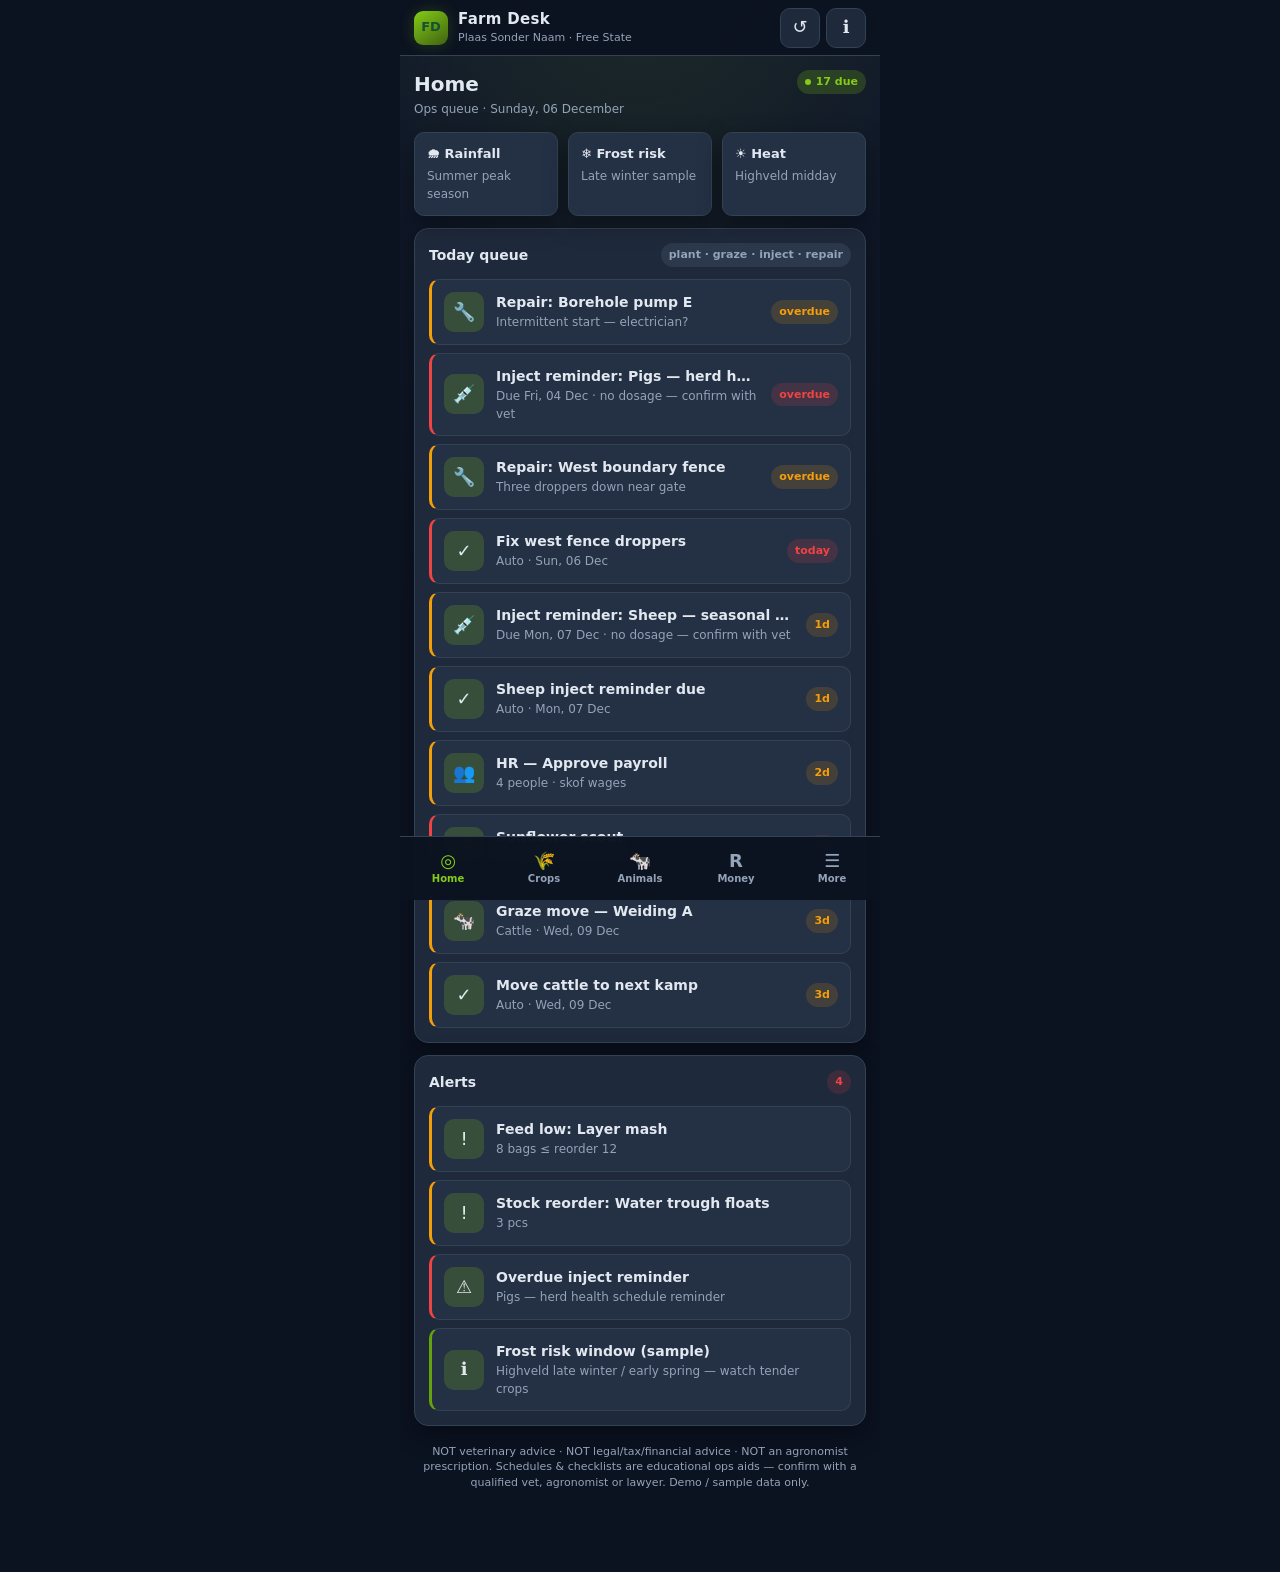
==== index.html @ 99c6ddc3 "Initial Farm Desk — SA Highveld farm ops demo Mobile-first static app mirroring Life Desk / Garage D" ====
<!DOCTYPE html>
<html lang="en">
<head>
  <meta charset="UTF-8" />
  <meta name="viewport" content="width=device-width, initial-scale=1, viewport-fit=cover" />
  <meta name="theme-color" content="#0b1220" />
  <meta name="description" content="Farm Desk — SA farm ops demo for Free State / Highveld. Sample data only. NOT veterinary, legal, tax, financial or agronomist advice." />
  <meta name="apple-mobile-web-app-capable" content="yes" />
  <meta name="apple-mobile-web-app-status-bar-style" content="black-translucent" />
  <title>Farm Desk · Plaas ops</title>
  <link rel="stylesheet" href="styles.css" />
  <link rel="icon" href="data:image/svg+xml,%3Csvg xmlns='http://www.w3.org/2000/svg' viewBox='0 0 32 32'%3E%3Crect width='32' height='32' rx='8' fill='%2384cc16'/%3E%3Ctext x='16' y='22' text-anchor='middle' font-size='14' font-family='sans-serif' font-weight='800' fill='%2314532d'%3EFD%3C/text%3E%3C/svg%3E" />
</head>
<body>
  <div class="app" id="app">
    <header class="header">
      <div class="brand">
        <div class="brand-mark" aria-hidden="true">FD</div>
        <div class="brand-text">
          <h1>Farm Desk</h1>
          <p>Plaas Sonder Naam · Free State</p>
        </div>
      </div>
      <div class="header-actions">
        <button type="button" class="icon-btn" id="btn-reset" title="Reset demo" aria-label="Reset demo">↺</button>
        <button type="button" class="icon-btn" id="btn-info" title="About" aria-label="About">ℹ</button>
      </div>
    </header>

    <main class="main" id="main">
      <!-- HOME / DASHBOARD -->
      <section class="view active" id="view-home" data-view="home">
        <div class="view-title">
          <div>
            <h2>Home</h2>
            <p class="sub">Ops queue · <span id="today-date"></span></p>
          </div>
          <span class="badge teal" id="today-count"><span class="dot"></span> 0 due</span>
        </div>

        <div class="grid grid-3 mb-12" id="weather-snap"></div>

        <div class="card mb-12">
          <div class="card-head">
            <h3>Today queue</h3>
            <span class="badge muted">plant · graze · inject · repair</span>
          </div>
          <div class="list" id="today-queue"></div>
        </div>

        <div class="card mb-12">
          <div class="card-head"><h3>Alerts</h3><span class="badge warn" id="alerts-badge">—</span></div>
          <div class="list" id="alerts-list"></div>
        </div>

        <p class="disclaimer">NOT veterinary advice · NOT legal/tax/financial advice · NOT an agronomist prescription. Schedules &amp; checklists are educational ops aids — confirm with a qualified vet, agronomist or lawyer. Demo / sample data only.</p>
      </section>

      <!-- CROPS -->
      <section class="view" id="view-crops" data-view="crops">
        <div class="view-title">
          <div>
            <h2>Crops</h2>
            <p class="sub">Kampe · plant windows · soil logs</p>
          </div>
        </div>

        <div class="tabs" id="crops-tabs">
          <button type="button" class="tab active" data-ctab="fields">Kampe</button>
          <button type="button" class="tab" data-ctab="planner">Planner</button>
          <button type="button" class="tab" data-ctab="fert">Fertilise</button>
          <button type="button" class="tab" data-ctab="soil">Soil logs</button>
        </div>

        <div id="crops-panel-fields">
          <div class="card mb-12">
            <div class="card-head"><h3>Fields / kampe</h3><span class="badge teal" id="fields-ha">—</span></div>
            <div class="list" id="fields-list"></div>
          </div>
        </div>

        <div id="crops-panel-planner" class="hidden">
          <div class="card mb-12">
            <div class="card-head"><h3>What · where · when</h3><span class="badge muted">sample</span></div>
            <div class="list" id="planner-list"></div>
          </div>
        </div>

        <div id="crops-panel-fert" class="hidden">
          <div class="card mb-12">
            <div class="card-head"><h3>Fertiliser timing reminders</h3><span class="badge warn">ops aid</span></div>
            <p style="font-size:12px;color:var(--muted);margin-bottom:10px">Reminders only — not a product prescription. Confirm rates with an agronomist.</p>
            <div class="list" id="fert-list"></div>
          </div>
        </div>

        <div id="crops-panel-soil" class="hidden">
          <div class="card mb-12">
            <div class="card-head"><h3>Add soil / moisture log</h3></div>
            <div class="form-row"><label>Kamp / field</label>
              <select id="soil-field"></select>
            </div>
            <div class="form-row"><label>Moisture note</label>
              <input type="text" id="soil-moisture" placeholder="e.g. Adequate after rain" />
            </div>
            <div class="form-row"><label>Quality / observation</label>
              <textarea id="soil-note" placeholder="User-entered observation…"></textarea>
            </div>
            <button type="button" class="btn btn-primary btn-block" id="btn-soil-log">Save soil log</button>
          </div>
          <div class="card">
            <div class="card-head"><h3>Recent soil logs</h3></div>
            <div class="list" id="soil-logs"></div>
          </div>
        </div>
        <p class="disclaimer">NOT an agronomist prescription · Demo sample data · Confirm fertiliser &amp; plant decisions with a qualified adviser.</p>
      </section>

      <!-- ANIMALS / LIVESTOCK -->
      <section class="view" id="view-animals" data-view="animals">
        <div class="view-title">
          <div>
            <h2>Animals</h2>
            <p class="sub">Vee · wild · grazing · inject reminders</p>
          </div>
        </div>

        <div class="tabs" id="animals-tabs">
          <button type="button" class="tab active" data-atab="herd">Herd</button>
          <button type="button" class="tab" data-atab="capacity">Capacity</button>
          <button type="button" class="tab" data-atab="graze">Graze</button>
          <button type="button" class="tab" data-atab="feed">Feed</button>
          <button type="button" class="tab" data-atab="inject">Inject</button>
        </div>

        <div id="animals-panel-herd">
          <div class="grid grid-2 mb-12" id="herd-kpis"></div>
          <div class="card mb-12">
            <div class="card-head"><h3>Headcounts by species</h3></div>
            <div class="list" id="herd-list"></div>
          </div>
        </div>

        <div id="animals-panel-capacity" class="hidden">
          <div class="card mb-12">
            <div class="card-head"><h3>Carrying capacity</h3><span class="badge muted">sample table</span></div>
            <p style="font-size:12px;color:var(--muted);margin-bottom:10px">Simple ha × stocking rate. Adjust rates to your veld — educational only.</p>
            <div class="form-row"><label>Grazing area (ha)</label>
              <input type="number" id="cap-ha" inputmode="decimal" step="0.1" />
            </div>
            <div class="form-row"><label>Species / rate basis</label>
              <select id="cap-species"></select>
            </div>
            <div class="form-row"><label>Stocking rate (LSU / ha) — editable</label>
              <input type="number" id="cap-rate" inputmode="decimal" step="0.01" />
            </div>
            <div class="calc-box">
              <div style="font-size:12px;color:var(--muted)">Estimated LSU capacity</div>
              <div class="calc-result" id="cap-result">—</div>
              <div style="font-size:12px;color:var(--muted);margin-top:6px" id="cap-compare"></div>
            </div>
            <button type="button" class="btn btn-ghost btn-block" id="btn-cap-save" style="margin-top:10px">Save rate to demo table</button>
          </div>
          <div class="card">
            <div class="card-head"><h3>Sample stocking rates</h3></div>
            <div class="list" id="rate-table"></div>
          </div>
        </div>

        <div id="animals-panel-graze" class="hidden">
          <div class="card mb-12">
            <div class="card-head"><h3>Grazing rotations</h3><span class="badge teal">kampe</span></div>
            <div class="list" id="graze-list"></div>
          </div>
        </div>

        <div id="animals-panel-feed" class="hidden">
          <div class="card mb-12">
            <div class="card-head"><h3>Feed &amp; supplies</h3></div>
            <div class="list" id="feed-list"></div>
          </div>
        </div>

        <div id="animals-panel-inject" class="hidden">
          <div class="card mb-12">
            <div class="card-head"><h3>Injection / vaccination reminders</h3><span class="badge danger">no dosages</span></div>
            <p style="font-size:12px;color:var(--muted);margin-bottom:10px">Due-date reminders only. You enter the product name when logging. <strong>NOT veterinary advice — no dosages or medical protocols.</strong></p>
            <div class="list" id="inject-list"></div>
          </div>
          <div class="card mb-12">
            <div class="card-head"><h3>Log dose given</h3></div>
            <div class="form-row"><label>Reminder</label>
              <select id="log-inject-id"></select>
            </div>
            <div class="form-row"><label>Product used (you enter)</label>
              <input type="text" id="log-inject-product" placeholder="e.g. brand / vaccine name" />
            </div>
            <div class="form-row"><label>Notes (optional)</label>
              <input type="text" id="log-inject-note" placeholder="Batch, animal group…" />
            </div>
            <button type="button" class="btn btn-primary btn-block" id="btn-log-inject">Mark given</button>
          </div>
          <div class="card">
            <div class="card-head"><h3>Treatment log</h3></div>
            <div class="list" id="treatment-log"></div>
          </div>
        </div>
        <p class="disclaimer">NOT veterinary advice · Reminder schedules are educational ops aids · Confirm all animal health decisions with a qualified veterinarian.</p>
      </section>

      <!-- MONEY -->
      <section class="view" id="view-money" data-view="money">
        <div class="view-title">
          <div>
            <h2>Money</h2>
            <p class="sub">Income · expense · cash (ZAR)</p>
          </div>
        </div>

        <div class="grid grid-2 mb-12">
          <div class="card kpi">
            <div class="stat-value green" id="money-in">R0</div>
            <div class="stat-label">Income (month)</div>
          </div>
          <div class="card kpi">
            <div class="stat-value amber" id="money-out">R0</div>
            <div class="stat-label">Expenses (month)</div>
          </div>
        </div>
        <div class="card kpi mb-12">
          <div class="stat-value teal" id="money-cash">R0</div>
          <div class="stat-label">Cash overview (demo)</div>
        </div>

        <div class="card mb-12">
          <div class="card-head"><h3>Income</h3></div>
          <div class="list" id="income-list"></div>
        </div>
        <div class="card mb-12">
          <div class="card-head"><h3>Expenses</h3></div>
          <div class="list" id="expense-list"></div>
        </div>
        <div class="card">
          <div class="card-head"><h3>Buying / planned purchases</h3></div>
          <div class="list" id="buying-list"></div>
        </div>
        <p class="disclaimer">NOT financial or tax advice · Demo ZAR figures only · Confirm with your bookkeeper / accountant.</p>
      </section>

      <!-- MORE hub -->
      <section class="view" id="view-more" data-view="more">
        <div class="view-title">
          <div>
            <h2>More</h2>
            <p class="sub">Weather · stock · infra · admin · HR</p>
          </div>
        </div>
        <div class="more-grid" id="more-grid"></div>
        <p class="disclaimer">Demo modules · Reset anytime from Settings or ↺</p>
      </section>

      <!-- WEATHER -->
      <section class="view" id="view-weather" data-view="weather">
        <button type="button" class="back-link" data-nav="more">← More</button>
        <div class="view-title">
          <div>
            <h2>Weather &amp; seasons</h2>
            <p class="sub">Highveld sample · not live API</p>
          </div>
        </div>
        <div class="card mb-12">
          <div class="card-head"><h3>Pattern cards</h3><span class="badge info">placeholder API</span></div>
          <div class="grid" id="weather-cards" style="gap:10px"></div>
          <p style="font-size:11px;color:var(--muted);margin-top:10px">Static sample for Free State / Highveld. Live weather API hook can replace this later.</p>
        </div>
        <div class="card">
          <div class="card-head"><h3>Seasonal calendar</h3><span class="badge teal">Highveld-style</span></div>
          <div id="season-calendar"></div>
        </div>
        <p class="disclaimer">Sample climate notes only · Not a forecast service · Confirm frost &amp; planting with local advisers.</p>
      </section>

      <!-- STOCK -->
      <section class="view" id="view-stock" data-view="stock">
        <button type="button" class="back-link" data-nav="more">← More</button>
        <div class="view-title">
          <div>
            <h2>Stock &amp; supplies</h2>
            <p class="sub">Inventory · reorder · purchases</p>
          </div>
        </div>
        <div class="card mb-12">
          <div class="card-head"><h3>Inventory</h3><span class="badge" id="stock-low-badge">—</span></div>
          <div class="list" id="stock-list"></div>
        </div>
        <div class="card">
          <div class="card-head"><h3>Purchase log</h3></div>
          <div class="list" id="purchase-list"></div>
        </div>
        <p class="disclaimer">Demo inventory · Not a procurement or chemical advisory tool.</p>
      </section>

      <!-- MONITORING -->
      <section class="view" id="view-monitor" data-view="monitor">
        <button type="button" class="back-link" data-nav="more">← More</button>
        <div class="view-title">
          <div>
            <h2>Monitoring</h2>
            <p class="sub">Health notes · photo stubs · tasks</p>
          </div>
        </div>
        <div class="card mb-12">
          <div class="card-head"><h3>Add health / field note</h3></div>
          <div class="form-row"><label>Area</label>
            <select id="mon-area">
              <option value="crop">Crop</option>
              <option value="livestock">Livestock</option>
              <option value="infra">Infrastructure</option>
            </select>
          </div>
          <div class="form-row"><label>Note</label>
            <textarea id="mon-note" placeholder="Observation…"></textarea>
          </div>
          <button type="button" class="btn btn-primary btn-block" id="btn-mon-add">Save note (+ photo stub)</button>
        </div>
        <div class="card mb-12">
          <div class="card-head"><h3>Notes</h3></div>
          <div class="list" id="mon-list"></div>
        </div>
        <div class="card">
          <div class="card-head"><h3>Tasks due</h3></div>
          <div class="list" id="mon-tasks"></div>
        </div>
        <p class="disclaimer">NOT veterinary or agronomist advice · User-entered notes only.</p>
      </section>

      <!-- INFRA / REPAIRS -->
      <section class="view" id="view-infra" data-view="infra">
        <button type="button" class="back-link" data-nav="more">← More</button>
        <div class="view-title">
          <div>
            <h2>Repairs &amp; infra</h2>
            <p class="sub">Fences · pumps · vehicles · sheds</p>
          </div>
        </div>
        <div class="card mb-12">
          <div class="card-head"><h3>Infrastructure register</h3></div>
          <div class="list" id="infra-list"></div>
        </div>
        <div class="card mb-12">
          <div class="card-head"><h3>Repair tickets</h3><span class="badge warn" id="repair-badge">—</span></div>
          <div class="list" id="repair-list"></div>
        </div>
        <div class="card">
          <div class="card-head"><h3>New repair ticket</h3></div>
          <div class="form-row"><label>Asset</label>
            <select id="repair-asset"></select>
          </div>
          <div class="form-row"><label>Issue</label>
            <input type="text" id="repair-issue" placeholder="e.g. Broken dropper on west fence" />
          </div>
          <button type="button" class="btn btn-primary btn-block" id="btn-repair-add">Open ticket</button>
        </div>
        <p class="disclaimer">Demo ops register · Confirm safety-critical work with qualified tradespeople.</p>
      </section>

      <!-- ADMIN -->
      <section class="view" id="view-admin" data-view="admin">
        <button type="button" class="back-link" data-nav="more">← More</button>
        <div class="view-title">
          <div>
            <h2>Admin &amp; budget</h2>
            <p class="sub">Cash sketch · buying · overview</p>
          </div>
        </div>
        <div class="grid grid-2 mb-12">
          <div class="card kpi">
            <div class="stat-value teal" id="admin-ha">—</div>
            <div class="stat-label">Total hectares</div>
          </div>
          <div class="card kpi">
            <div class="stat-value green" id="admin-head">—</div>
            <div class="stat-label">Total vee head</div>
          </div>
        </div>
        <div class="card mb-12">
          <div class="card-head"><h3>Budget snapshot (ZAR)</h3></div>
          <div id="admin-budget"></div>
        </div>
        <div class="card">
          <div class="card-head"><h3>Quick links</h3></div>
          <div class="btn-row">
            <button type="button" class="btn btn-ghost" data-nav="money">Money</button>
            <button type="button" class="btn btn-ghost" data-nav="stock">Stock</button>
          </div>
        </div>
        <p class="disclaimer">NOT tax or financial advice · Demo figures.</p>
      </section>

      <!-- CONTACTS -->
      <section class="view" id="view-contacts" data-view="contacts">
        <button type="button" class="back-link" data-nav="more">← More</button>
        <div class="view-title">
          <div>
            <h2>Contacts</h2>
            <p class="sub">Vets · suppliers · brokers · buyers</p>
          </div>
        </div>
        <div class="chip-row" id="contact-filters"></div>
        <div class="list" id="contacts-list"></div>
        <p class="disclaimer">Sample contacts only · Not endorsements.</p>
      </section>

      <!-- LEGAL -->
      <section class="view" id="view-legal" data-view="legal">
        <button type="button" class="back-link" data-nav="more">← More</button>
        <div class="view-title">
          <div>
            <h2>Legal</h2>
            <p class="sub">Licences · POPIA · checklist</p>
          </div>
        </div>
        <div class="card mb-12">
          <div class="card-head"><h3>Licence / permit renewals</h3><span class="badge warn">sample</span></div>
          <div class="list" id="legal-renewals"></div>
        </div>
        <div class="card mb-12">
          <div class="card-head"><h3>POPIA note</h3></div>
          <p style="font-size:13px;color:var(--text-dim)">Farm Desk demo stores sample ops data in your browser localStorage only. If you handle worker or buyer personal information in a real system, process it lawfully under POPIA — appoint an information officer where required, minimise data, and secure access. This note is educational, not legal advice.</p>
        </div>
        <div class="card">
          <div class="card-head"><h3>Compliance checklist</h3><span class="badge muted">not legal advice</span></div>
          <div id="legal-checklist"></div>
        </div>
        <p class="disclaimer">NOT legal advice · Confirm licences, labour and land-use compliance with a qualified attorney / authority.</p>
      </section>

      <!-- HR -->
      <section class="view" id="view-hr" data-view="hr">
        <button type="button" class="back-link" data-nav="more">← More</button>
        <div class="view-title">
          <div>
            <h2>HR &amp; people</h2>
            <p class="sub">Roster · skof · leave · payroll Approve</p>
          </div>
        </div>

        <div class="approve-card mb-12" id="payroll-approve">
          <h3>Approve payroll</h3>
          <p id="payroll-copy">Payslips prepared for next pay day. App prepared — you confirm pay.</p>
          <div class="btn-row">
            <button type="button" class="btn btn-ghost" id="btn-payroll-later">Later</button>
            <button type="button" class="btn btn-amber" id="btn-payroll-approve">Approve pay</button>
          </div>
        </div>

        <div class="card mb-12">
          <div class="card-head"><h3>Roster / roles</h3><span class="badge teal" id="hr-count">0</span></div>
          <div class="list" id="hr-list"></div>
        </div>

        <div class="card mb-12">
          <div class="card-head"><h3>Time clock / skof</h3></div>
          <div class="list" id="skof-list"></div>
          <div class="btn-row">
            <button type="button" class="btn btn-primary" id="btn-clock-in">Clock in</button>
            <button type="button" class="btn btn-ghost" id="btn-clock-out">Clock out</button>
          </div>
        </div>

        <div class="card">
          <div class="card-head"><h3>Leave</h3></div>
          <div class="list" id="leave-list"></div>
        </div>
        <p class="disclaimer">NOT labour / DoEL advice · Demo roster · Confirm BCEA/UIF with qualified advisers.</p>
      </section>

      <!-- TODO -->
      <section class="view" id="view-todo" data-view="todo">
        <button type="button" class="back-link" data-nav="more">← More</button>
        <div class="view-title">
          <div>
            <h2>To-do</h2>
            <p class="sub">Farm-wide auto + manual</p>
          </div>
        </div>
        <div class="card mb-12">
          <div class="card-head"><h3>Add task</h3></div>
          <div class="form-row"><label>Task</label>
            <input type="text" id="todo-text" placeholder="e.g. Check windpomp at dam" />
          </div>
          <button type="button" class="btn btn-primary btn-block" id="btn-todo-add">Add task</button>
        </div>
        <div class="card">
          <div class="card-head"><h3>All tasks</h3><span class="badge" id="todo-badge">—</span></div>
          <div class="list" id="todo-list"></div>
        </div>
        <p class="disclaimer">Ops checklist only · Demo data.</p>
      </section>

      <!-- SETTINGS -->
      <section class="view" id="view-settings" data-view="settings">
        <button type="button" class="back-link" data-nav="more">← More</button>
        <div class="view-title">
          <div>
            <h2>Settings</h2>
            <p class="sub">Demo · localStorage</p>
          </div>
        </div>
        <div class="card mb-12">
          <div class="card-head"><h3>Farm</h3></div>
          <p style="font-size:13px" id="settings-farm"></p>
        </div>
        <div class="card">
          <div class="card-head"><h3>Demo</h3></div>
          <button type="button" class="btn btn-danger btn-block" id="btn-reset-2">Reset all demo data</button>
        </div>
        <p class="disclaimer">All data stays in this browser’s localStorage · Faceless SA ZAR demo.</p>
      </section>
    </main>

    <nav class="nav" id="bottom-nav" aria-label="Primary">
      <button type="button" class="active" data-nav="home"><span class="nav-ico" aria-hidden="true">◎</span>Home</button>
      <button type="button" data-nav="crops"><span class="nav-ico" aria-hidden="true">🌾</span>Crops</button>
      <button type="button" data-nav="animals"><span class="nav-ico" aria-hidden="true">🐄</span>Animals</button>
      <button type="button" data-nav="money"><span class="nav-ico" aria-hidden="true">R</span>Money</button>
      <button type="button" data-nav="more"><span class="nav-ico" aria-hidden="true">☰</span>More</button>
    </nav>
  </div>

  <div class="toast" id="toast" role="status"></div>

  <div class="modal-backdrop" id="modal" aria-hidden="true">
    <div class="modal" role="dialog" aria-modal="true" aria-labelledby="modal-title">
      <h3 id="modal-title">About</h3>
      <div id="modal-body"></div>
      <button type="button" class="btn btn-primary btn-block" id="modal-close" style="margin-top:12px">Close</button>
    </div>
  </div>

  <script src="app.js"></script>
</body>
</html>
---- styles.css ----
/* Farm Desk — Mobile-first farm ops
   Dark navy + verdant/harvest green — same quality bar as Life Desk / Garage Desk */

:root {
  --navy: #0b1220;
  --navy-2: #121a2b;
  --charcoal: #1a2336;
  --panel: #1e293b;
  --panel-2: #243044;
  --border: #334155;
  --muted: #94a3b8;
  --text: #e2e8f0;
  --text-dim: #cbd5e1;
  --accent: #65a30d;
  --accent-bright: #84cc16;
  --accent-dim: #3f6212;
  --accent-glow: rgba(132, 204, 22, 0.2);
  --amber: #f59e0b;
  --amber-dim: rgba(245, 158, 11, 0.15);
  --green: #22c55e;
  --green-dim: rgba(34, 197, 94, 0.15);
  --red: #ef4444;
  --red-dim: rgba(239, 68, 68, 0.15);
  --blue: #38bdf8;
  --blue-dim: rgba(56, 189, 248, 0.12);
  --violet: #a78bfa;
  --violet-dim: rgba(167, 139, 250, 0.15);
  --earth: #d97706;
  --earth-dim: rgba(217, 119, 6, 0.15);
  --radius: 14px;
  --radius-sm: 10px;
  --shadow: 0 8px 24px rgba(0, 0, 0, 0.35);
  --nav-h: 64px;
  --header-h: 56px;
  --safe-bottom: env(safe-area-inset-bottom, 0px);
  --font: "Segoe UI", system-ui, -apple-system, BlinkMacSystemFont, Roboto, sans-serif;
}

*, *::before, *::after { box-sizing: border-box; margin: 0; padding: 0; }

html {
  -webkit-text-size-adjust: 100%;
  scroll-behavior: smooth;
}

body {
  font-family: var(--font);
  background: var(--navy);
  color: var(--text);
  line-height: 1.45;
  min-height: 100dvh;
  overflow-x: hidden;
  -webkit-font-smoothing: antialiased;
}

button, input, select, textarea { font: inherit; color: inherit; }
button { cursor: pointer; border: none; background: none; }
a { color: var(--accent-bright); text-decoration: none; }
ul, ol { list-style: none; }

.app {
  max-width: 480px;
  margin: 0 auto;
  min-height: 100dvh;
  display: flex;
  flex-direction: column;
  background:
    radial-gradient(ellipse 120% 60% at 50% -10%, rgba(132, 204, 22, 0.12), transparent 55%),
    linear-gradient(180deg, var(--navy-2) 0%, var(--navy) 40%);
  position: relative;
}

.header {
  position: sticky;
  top: 0;
  z-index: 40;
  height: var(--header-h);
  display: flex;
  align-items: center;
  justify-content: space-between;
  gap: 10px;
  padding: 0 14px;
  background: rgba(11, 18, 32, 0.92);
  backdrop-filter: blur(12px);
  border-bottom: 1px solid var(--border);
}

.brand { display: flex; align-items: center; gap: 10px; min-width: 0; }

.brand-mark {
  width: 34px;
  height: 34px;
  border-radius: 9px;
  background: linear-gradient(145deg, var(--accent-bright), var(--accent-dim));
  display: grid;
  place-items: center;
  font-weight: 800;
  color: #14532d;
  font-size: 13px;
  flex-shrink: 0;
  box-shadow: 0 0 16px var(--accent-glow);
}

.brand-text { min-width: 0; }
.brand-text h1 {
  font-size: 15px;
  font-weight: 700;
  letter-spacing: 0.02em;
  white-space: nowrap;
  overflow: hidden;
  text-overflow: ellipsis;
}
.brand-text p {
  font-size: 11px;
  color: var(--muted);
  white-space: nowrap;
  overflow: hidden;
  text-overflow: ellipsis;
}

.header-actions { display: flex; gap: 6px; }

.icon-btn {
  width: 40px;
  height: 40px;
  border-radius: 10px;
  background: var(--panel);
  border: 1px solid var(--border);
  color: var(--text);
  font-size: 18px;
  display: grid;
  place-items: center;
  transition: background 0.15s;
}
.icon-btn:active { background: var(--panel-2); }

.main {
  flex: 1;
  padding: 14px 14px calc(var(--nav-h) + var(--safe-bottom) + 18px);
  overflow-y: auto;
}

.view { display: none; }
.view.active { display: block; animation: fadeIn 0.2s ease; }

@keyframes fadeIn {
  from { opacity: 0; transform: translateY(4px); }
  to { opacity: 1; transform: none; }
}

.view-title {
  display: flex;
  align-items: flex-start;
  justify-content: space-between;
  gap: 10px;
  margin-bottom: 14px;
}
.view-title h2 { font-size: 20px; font-weight: 700; }
.view-title .sub { font-size: 12px; color: var(--muted); margin-top: 2px; }

.card {
  background: var(--panel);
  border: 1px solid var(--border);
  border-radius: var(--radius);
  padding: 14px;
  box-shadow: var(--shadow);
}
.card.mb-12, .mb-12 { margin-bottom: 12px; }
.card.mb-8, .mb-8 { margin-bottom: 8px; }

.card-head {
  display: flex;
  align-items: center;
  justify-content: space-between;
  gap: 8px;
  margin-bottom: 12px;
}
.card-head h3 { font-size: 14px; font-weight: 650; }

.grid { display: grid; gap: 10px; }
.grid-2 { grid-template-columns: 1fr 1fr; }
.grid-3 { grid-template-columns: 1fr 1fr 1fr; }

.kpi .stat-value {
  font-size: 22px;
  font-weight: 750;
  letter-spacing: -0.02em;
}
.kpi .stat-value.green { color: var(--green); }
.kpi .stat-value.amber { color: var(--amber); }
.kpi .stat-value.red { color: var(--red); }
.kpi .stat-value.teal { color: var(--accent-bright); }
.kpi .stat-label { font-size: 11px; color: var(--muted); margin-top: 4px; }

.badge {
  display: inline-flex;
  align-items: center;
  gap: 5px;
  font-size: 11px;
  font-weight: 650;
  padding: 4px 8px;
  border-radius: 999px;
  background: var(--panel-2);
  color: var(--text-dim);
  white-space: nowrap;
}
.badge .dot {
  width: 6px; height: 6px; border-radius: 50%;
  background: currentColor;
}
.badge.ok { background: var(--green-dim); color: var(--green); }
.badge.warn { background: var(--amber-dim); color: var(--amber); }
.badge.danger { background: var(--red-dim); color: var(--red); }
.badge.info { background: var(--blue-dim); color: var(--blue); }
.badge.teal { background: var(--accent-glow); color: var(--accent-bright); }
.badge.muted { background: rgba(148, 163, 184, 0.12); color: var(--muted); }
.badge.violet { background: var(--violet-dim); color: var(--violet); }
.badge.earth { background: var(--earth-dim); color: var(--earth); }

.list { display: flex; flex-direction: column; gap: 8px; }

.row {
  display: flex;
  align-items: center;
  gap: 12px;
  padding: 12px;
  background: var(--panel-2);
  border: 1px solid var(--border);
  border-radius: var(--radius-sm);
  min-height: 56px;
}
.row.done { opacity: 0.55; }
.row .row-icon {
  width: 40px; height: 40px;
  border-radius: 10px;
  display: grid; place-items: center;
  font-size: 18px;
  flex-shrink: 0;
  background: var(--accent-glow);
}
.row .row-body { flex: 1; min-width: 0; }
.row .row-title {
  font-size: 14px; font-weight: 650;
  white-space: nowrap; overflow: hidden; text-overflow: ellipsis;
}
.row .row-meta { font-size: 12px; color: var(--muted); margin-top: 2px; }
.row .row-right {
  display: flex; flex-direction: column; align-items: flex-end; gap: 4px; flex-shrink: 0;
}
.row .amount { font-size: 14px; font-weight: 700; }

.sev-red { border-left: 3px solid var(--red); }
.sev-amber { border-left: 3px solid var(--amber); }
.sev-green { border-left: 3px solid var(--green); }
.sev-teal { border-left: 3px solid var(--accent); }

.btn {
  display: inline-flex;
  align-items: center;
  justify-content: center;
  gap: 6px;
  min-height: 44px;
  padding: 10px 16px;
  border-radius: var(--radius-sm);
  font-weight: 650;
  font-size: 14px;
  border: 1px solid transparent;
  transition: transform 0.1s, background 0.15s;
}
.btn:active { transform: scale(0.98); }
.btn-primary {
  background: linear-gradient(145deg, var(--accent-bright), var(--accent-dim));
  color: #14532d;
}
.btn-amber {
  background: linear-gradient(145deg, #fbbf24, #b45309);
  color: #111;
}
.btn-ghost {
  background: var(--panel-2);
  border-color: var(--border);
  color: var(--text);
}
.btn-danger {
  background: var(--red-dim);
  color: var(--red);
  border-color: rgba(239, 68, 68, 0.35);
}
.btn-sm { min-height: 36px; padding: 6px 12px; font-size: 13px; }
.btn-block { width: 100%; }

.btn-row { display: flex; gap: 8px; margin-top: 10px; }
.btn-row .btn { flex: 1; }

.form-row { margin-bottom: 10px; }
.form-row label {
  display: block; font-size: 12px; color: var(--muted); margin-bottom: 4px;
}
.form-row input, .form-row select, .form-row textarea {
  width: 100%;
  min-height: 44px;
  padding: 10px 12px;
  background: var(--navy);
  border: 1px solid var(--border);
  border-radius: var(--radius-sm);
}
.form-row textarea { min-height: 72px; resize: vertical; }

.tabs {
  display: flex;
  gap: 6px;
  margin-bottom: 12px;
  overflow-x: auto;
  -webkit-overflow-scrolling: touch;
  padding-bottom: 2px;
}
.tab {
  flex-shrink: 0;
  padding: 8px 14px;
  border-radius: 999px;
  background: var(--panel-2);
  border: 1px solid var(--border);
  font-size: 12px;
  font-weight: 650;
  color: var(--muted);
  min-height: 36px;
}
.tab.active {
  background: var(--accent-glow);
  border-color: var(--accent);
  color: var(--accent-bright);
}

.chip-row { display: flex; flex-wrap: wrap; gap: 6px; margin-bottom: 10px; }
.chip {
  padding: 6px 10px;
  border-radius: 999px;
  background: var(--panel-2);
  border: 1px solid var(--border);
  font-size: 11px;
  font-weight: 600;
  color: var(--text-dim);
}

.weather-card {
  background: var(--panel-2);
  border: 1px solid var(--border);
  border-radius: var(--radius-sm);
  padding: 12px;
}
.weather-card .w-title { font-size: 13px; font-weight: 700; margin-bottom: 4px; }
.weather-card .w-meta { font-size: 12px; color: var(--muted); }

.season-row {
  display: grid;
  grid-template-columns: 72px 1fr;
  gap: 10px;
  padding: 10px 0;
  border-bottom: 1px solid var(--border);
  align-items: start;
}
.season-row:last-child { border-bottom: none; }
.season-row .s-month {
  font-size: 12px;
  font-weight: 700;
  color: var(--accent-bright);
}
.season-row .s-body { font-size: 13px; }
.season-row .s-note { font-size: 11px; color: var(--muted); margin-top: 2px; }

.calc-box {
  background: var(--navy);
  border: 1px solid var(--border);
  border-radius: var(--radius-sm);
  padding: 12px;
  margin-top: 8px;
}
.calc-result {
  font-size: 20px;
  font-weight: 800;
  color: var(--accent-bright);
  margin-top: 8px;
}

.approve-card {
  background: linear-gradient(145deg, rgba(245, 158, 11, 0.12), rgba(132, 204, 22, 0.08));
  border: 1px solid rgba(245, 158, 11, 0.4);
  border-radius: var(--radius);
  padding: 14px;
}
.approve-card h3 { font-size: 15px; margin-bottom: 4px; }
.approve-card p { font-size: 13px; color: var(--text-dim); margin-bottom: 12px; }

.more-grid { display: grid; gap: 10px; }
.more-item {
  display: flex;
  align-items: center;
  gap: 14px;
  padding: 16px 14px;
  background: var(--panel);
  border: 1px solid var(--border);
  border-radius: var(--radius);
  min-height: 64px;
  text-align: left;
  width: 100%;
  transition: background 0.15s;
}
.more-item:active { background: var(--panel-2); }
.more-item .mi-icon {
  width: 44px; height: 44px;
  border-radius: 12px;
  display: grid; place-items: center;
  font-size: 20px;
  background: var(--accent-glow);
  flex-shrink: 0;
}
.more-item .mi-body { flex: 1; }
.more-item .mi-title { font-size: 15px; font-weight: 700; }
.more-item .mi-meta { font-size: 12px; color: var(--muted); margin-top: 2px; }
.more-item .mi-chevron { color: var(--muted); font-size: 18px; }

.progress {
  height: 8px;
  background: var(--navy);
  border-radius: 999px;
  overflow: hidden;
  margin-top: 8px;
}
.progress > span {
  display: block; height: 100%;
  background: linear-gradient(90deg, var(--accent-dim), var(--accent-bright));
  border-radius: 999px;
}

.check-item {
  display: flex;
  align-items: flex-start;
  gap: 10px;
  padding: 10px 0;
  border-bottom: 1px solid var(--border);
  font-size: 13px;
}
.check-item:last-child { border-bottom: none; }
.check-item input { margin-top: 3px; width: 18px; height: 18px; accent-color: var(--accent); }

.nav {
  position: fixed;
  bottom: 0;
  left: 50%;
  transform: translateX(-50%);
  width: 100%;
  max-width: 480px;
  height: calc(var(--nav-h) + var(--safe-bottom));
  padding-bottom: var(--safe-bottom);
  display: flex;
  background: rgba(11, 18, 32, 0.96);
  backdrop-filter: blur(14px);
  border-top: 1px solid var(--border);
  z-index: 50;
}
.nav button {
  flex: 1;
  display: flex;
  flex-direction: column;
  align-items: center;
  justify-content: center;
  gap: 2px;
  color: var(--muted);
  font-size: 10px;
  font-weight: 600;
  padding: 8px 4px;
  min-height: var(--nav-h);
}
.nav button .nav-ico { font-size: 18px; line-height: 1; }
.nav button.active { color: var(--accent-bright); }

.modal-backdrop {
  position: fixed; inset: 0;
  background: rgba(0, 0, 0, 0.65);
  z-index: 80;
  display: none;
  align-items: flex-end;
  justify-content: center;
}
.modal-backdrop.open { display: flex; }
.modal {
  width: 100%;
  max-width: 480px;
  background: var(--charcoal);
  border-radius: 18px 18px 0 0;
  padding: 18px 16px calc(18px + var(--safe-bottom));
  border: 1px solid var(--border);
  border-bottom: none;
  max-height: 85dvh;
  overflow-y: auto;
}
.modal h3 { font-size: 17px; margin-bottom: 8px; }
.modal p { font-size: 13px; color: var(--text-dim); margin-bottom: 14px; }

.toast {
  position: fixed;
  left: 50%;
  bottom: calc(var(--nav-h) + var(--safe-bottom) + 16px);
  transform: translateX(-50%) translateY(20px);
  background: var(--panel-2);
  border: 1px solid var(--border);
  color: var(--text);
  padding: 10px 16px;
  border-radius: 999px;
  font-size: 13px;
  font-weight: 600;
  z-index: 90;
  opacity: 0;
  pointer-events: none;
  transition: 0.25s;
  white-space: nowrap;
  max-width: 90vw;
  overflow: hidden;
  text-overflow: ellipsis;
}
.toast.show { opacity: 1; transform: translateX(-50%) translateY(0); }

.disclaimer {
  font-size: 11px;
  color: var(--muted);
  text-align: center;
  margin-top: 18px;
  line-height: 1.4;
  padding: 0 4px;
}

.empty {
  text-align: center;
  padding: 28px 12px;
  color: var(--muted);
  font-size: 13px;
}

.hidden { display: none !important; }

.back-link {
  display: inline-flex;
  align-items: center;
  gap: 4px;
  font-size: 13px;
  color: var(--accent-bright);
  margin-bottom: 10px;
  font-weight: 600;
  min-height: 36px;
}

.photo-stub {
  width: 56px;
  height: 56px;
  border-radius: 10px;
  background: var(--navy);
  border: 1px dashed var(--border);
  display: grid;
  place-items: center;
  font-size: 22px;
  flex-shrink: 0;
  color: var(--muted);
}
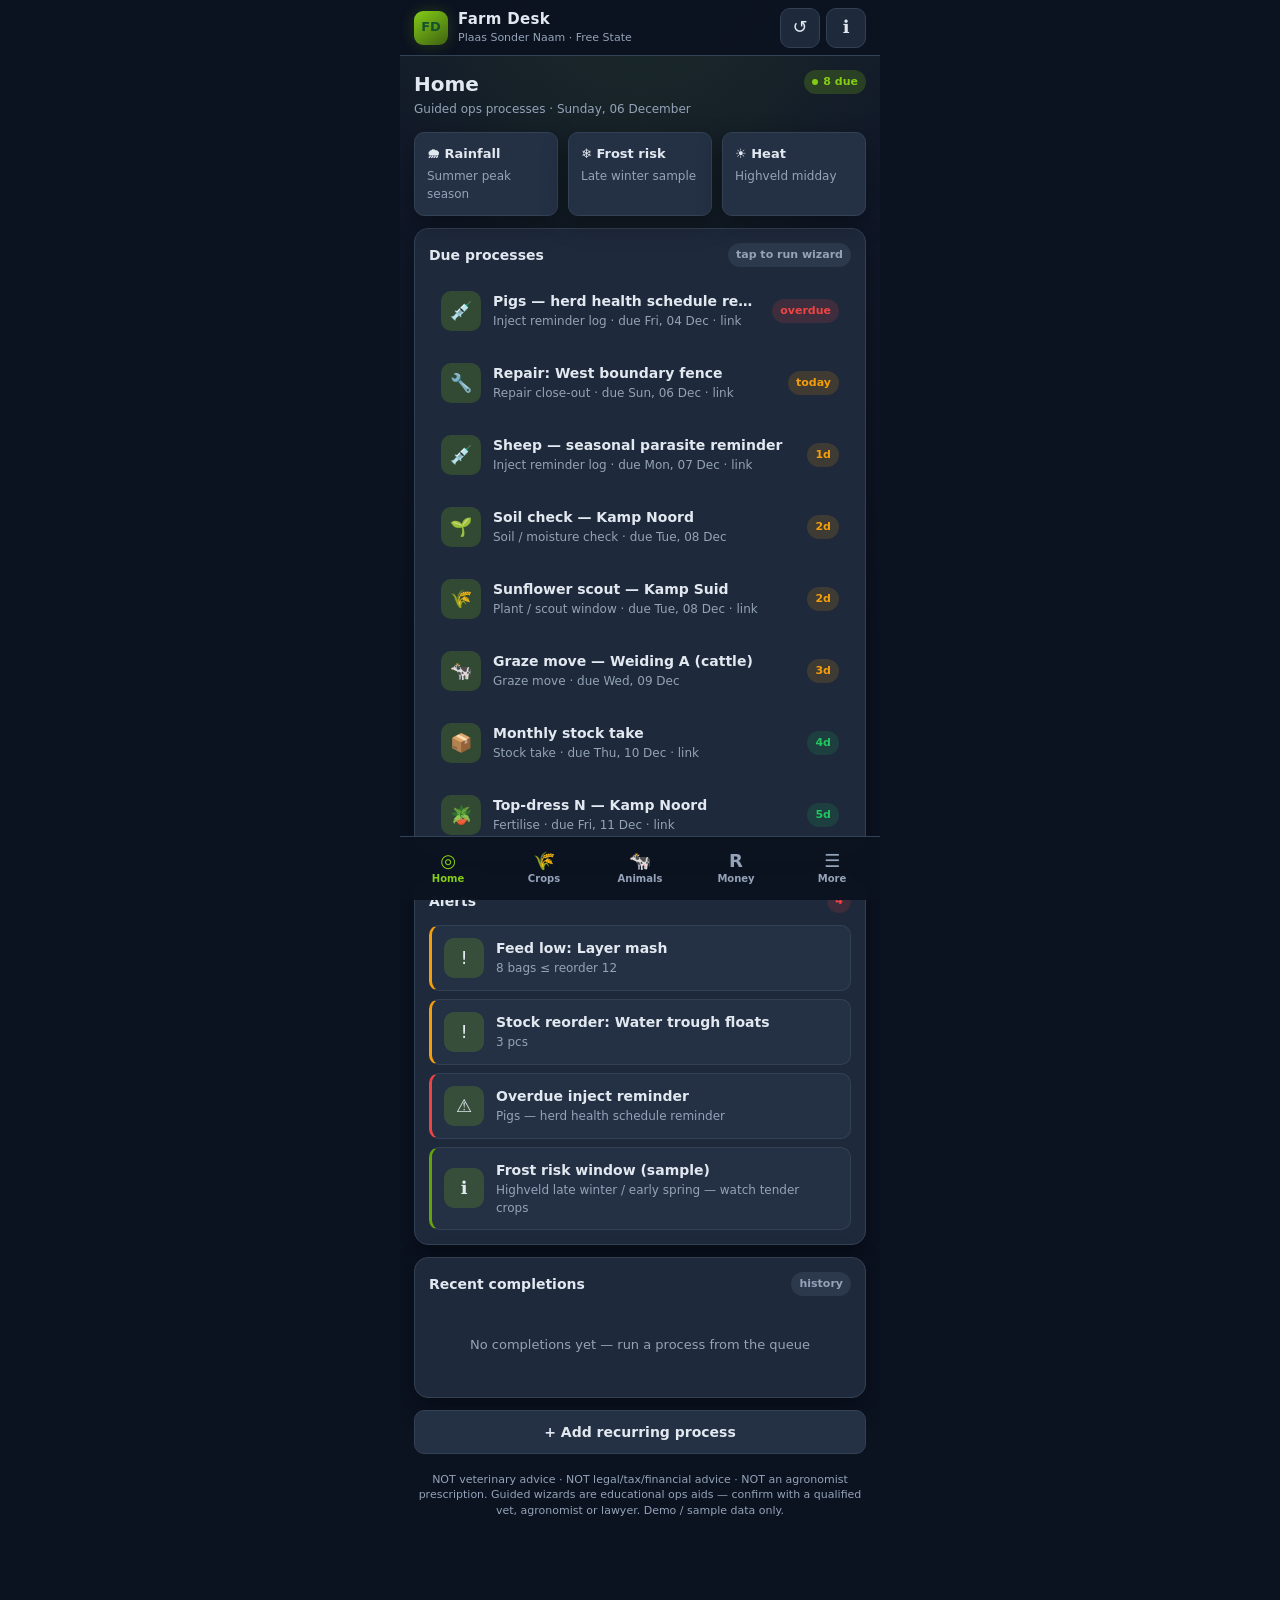
==== commit 70da059e: "Add ProcessRunner guided wizards for farm ops Home queue items run fertilise/inject/soil/stock/repai" ====
--- a/index.html
+++ b/index.html
@@ -33,7 +33,7 @@
         <div class="view-title">
           <div>
             <h2>Home</h2>
-            <p class="sub">Ops queue · <span id="today-date"></span></p>
+            <p class="sub">Guided ops processes · <span id="today-date"></span></p>
           </div>
           <span class="badge teal" id="today-count"><span class="dot"></span> 0 due</span>
         </div>
@@ -42,8 +42,8 @@
 
         <div class="card mb-12">
           <div class="card-head">
-            <h3>Today queue</h3>
-            <span class="badge muted">plant · graze · inject · repair</span>
+            <h3>Due processes</h3>
+            <span class="badge muted">tap to run wizard</span>
           </div>
           <div class="list" id="today-queue"></div>
         </div>
@@ -53,7 +53,16 @@
           <div class="list" id="alerts-list"></div>
         </div>
 
-        <p class="disclaimer">NOT veterinary advice · NOT legal/tax/financial advice · NOT an agronomist prescription. Schedules &amp; checklists are educational ops aids — confirm with a qualified vet, agronomist or lawyer. Demo / sample data only.</p>
+        <div class="card mb-12">
+          <div class="card-head"><h3>Recent completions</h3><span class="badge muted">history</span></div>
+          <div id="history-panel"></div>
+        </div>
+
+        <div class="btn-row mb-12">
+          <button type="button" class="btn btn-ghost btn-block" id="btn-add-process-home">+ Add recurring process</button>
+        </div>
+
+        <p class="disclaimer">NOT veterinary advice · NOT legal/tax/financial advice · NOT an agronomist prescription. Guided wizards are educational ops aids — confirm with a qualified vet, agronomist or lawyer. Demo / sample data only.</p>
       </section>
 
       <!-- CROPS -->
@@ -511,11 +520,24 @@
           <div class="card-head"><h3>Farm</h3></div>
           <p style="font-size:13px" id="settings-farm"></p>
         </div>
+
+        <div class="card mb-12">
+          <div class="card-head"><h3>Recurring processes</h3><span class="badge teal">wizard</span></div>
+          <p style="font-size:12px;color:var(--muted);margin-bottom:10px">Fertilise, inject reminders, soil checks, stock take, repairs — each opens a guided process with optional account links (vet WhatsApp, supplier, co-op).</p>
+          <div class="list" id="process-list"></div>
+          <button type="button" class="btn btn-primary btn-block" id="btn-add-process" style="margin-top:10px">+ Add process</button>
+        </div>
+
+        <div class="card mb-12">
+          <div class="card-head"><h3>Completion history</h3></div>
+          <div id="history-list-full"></div>
+        </div>
+
         <div class="card">
           <div class="card-head"><h3>Demo</h3></div>
           <button type="button" class="btn btn-danger btn-block" id="btn-reset-2">Reset all demo data</button>
         </div>
-        <p class="disclaimer">All data stays in this browser’s localStorage · Faceless SA ZAR demo.</p>
+        <p class="disclaimer">All data stays in this browser’s localStorage · Faceless SA ZAR demo · NOT vet/tax/legal advice.</p>
       </section>
     </main>
 
@@ -538,6 +560,21 @@
     </div>
   </div>
 
+  
+  <!-- ProcessRunner wizard -->
+  <div class="pr-overlay" id="process-runner" aria-hidden="true">
+    <div class="pr-sheet" role="dialog" aria-modal="true" aria-labelledby="pr-title">
+      <div class="pr-head">
+        <button type="button" class="icon-btn" id="pr-close" aria-label="Close wizard">✕</button>
+        <h3 id="pr-title">Process</h3>
+        <span class="badge muted" id="pr-badge">1/1</span>
+      </div>
+      <div class="pr-stepper" id="pr-stepper" aria-hidden="true"></div>
+      <div class="pr-body" id="pr-body"></div>
+      <div class="pr-actions" id="pr-actions"></div>
+    </div>
+  </div>
+
   <script src="app.js"></script>
 </body>
 </html>
--- a/styles.css
+++ b/styles.css
@@ -561,3 +561,138 @@
   flex-shrink: 0;
   color: var(--muted);
 }
+
+/* ── ProcessRunner wizard ── */
+.pr-overlay {
+  position: fixed; inset: 0;
+  z-index: 100;
+  background: rgba(2, 6, 14, 0.72);
+  display: none;
+  align-items: stretch;
+  justify-content: center;
+}
+.pr-overlay.open { display: flex; }
+.pr-sheet {
+  width: 100%;
+  max-width: 480px;
+  margin: 0 auto;
+  background: var(--bg, #0b1220);
+  display: flex;
+  flex-direction: column;
+  max-height: 100dvh;
+  border-left: 1px solid var(--border);
+  border-right: 1px solid var(--border);
+}
+.pr-head {
+  display: flex;
+  align-items: center;
+  gap: 10px;
+  padding: 12px 14px;
+  border-bottom: 1px solid var(--border);
+  background: var(--charcoal, #121a2b);
+}
+.pr-head h3 { font-size: 15px; flex: 1; line-height: 1.3; }
+.pr-stepper {
+  display: flex;
+  gap: 4px;
+  padding: 10px 14px 0;
+}
+.pr-stepper span {
+  flex: 1;
+  height: 4px;
+  border-radius: 999px;
+  background: var(--border);
+}
+.pr-stepper span.on { background: var(--accent-bright, #2dd4bf); }
+.pr-stepper span.done { background: var(--accent-dim, #0f766e); }
+.pr-body {
+  flex: 1;
+  overflow-y: auto;
+  padding: 14px 16px 20px;
+}
+.pr-phase-label {
+  font-size: 11px;
+  text-transform: uppercase;
+  letter-spacing: 0.06em;
+  color: var(--muted);
+  margin-bottom: 6px;
+  font-weight: 700;
+}
+.pr-title { font-size: 20px; font-weight: 750; margin-bottom: 6px; }
+.pr-meta { font-size: 13px; color: var(--text-dim); margin-bottom: 14px; line-height: 1.45; }
+.pr-card {
+  background: var(--panel, #151d2e);
+  border: 1px solid var(--border);
+  border-radius: 12px;
+  padding: 12px;
+  margin-bottom: 12px;
+}
+.pr-card h4 { font-size: 14px; margin-bottom: 6px; }
+.pr-card p, .pr-card li { font-size: 13px; color: var(--text-dim); line-height: 1.5; }
+.pr-card ul { padding-left: 18px; list-style: disc; margin: 6px 0; }
+.pr-check {
+  display: flex;
+  align-items: flex-start;
+  gap: 10px;
+  padding: 10px 0;
+  border-bottom: 1px solid var(--border);
+  font-size: 13px;
+}
+.pr-check:last-child { border-bottom: none; }
+.pr-check input { margin-top: 2px; width: 18px; height: 18px; accent-color: var(--accent-bright, #2dd4bf); }
+.pr-actions {
+  display: flex;
+  gap: 8px;
+  padding: 12px 14px calc(12px + var(--safe-bottom, 0px));
+  border-top: 1px solid var(--border);
+  background: var(--charcoal, #121a2b);
+}
+.pr-actions .btn { flex: 1; }
+.pr-link-btn {
+  display: flex;
+  align-items: center;
+  justify-content: space-between;
+  gap: 8px;
+  width: 100%;
+  padding: 12px;
+  border-radius: 10px;
+  border: 1px solid var(--border);
+  background: var(--navy, #0f172a);
+  color: var(--accent-bright, #2dd4bf);
+  font-weight: 650;
+  font-size: 13px;
+  margin-bottom: 8px;
+  text-align: left;
+  cursor: pointer;
+}
+.pr-link-btn:active { opacity: 0.85; }
+.pr-done-hero {
+  text-align: center;
+  padding: 18px 8px 8px;
+}
+.pr-done-hero .big {
+  font-size: 42px;
+  line-height: 1;
+  margin-bottom: 8px;
+}
+.pr-done-hero h4 { font-size: 18px; margin-bottom: 4px; }
+.row[data-process] { cursor: pointer; width: 100%; text-align: left; background: transparent; border: none; color: inherit; font: inherit; }
+.row.btn-like { cursor: pointer; }
+.history-item {
+  padding: 10px 0;
+  border-bottom: 1px solid var(--border);
+  font-size: 13px;
+}
+.history-item:last-child { border-bottom: none; }
+.history-item .h-meta { font-size: 12px; color: var(--muted); margin-top: 2px; }
+.account-chip {
+  display: inline-flex;
+  align-items: center;
+  gap: 4px;
+  font-size: 11px;
+  padding: 2px 8px;
+  border-radius: 999px;
+  background: rgba(45, 212, 191, 0.12);
+  color: var(--accent-bright, #2dd4bf);
+  margin-top: 4px;
+}
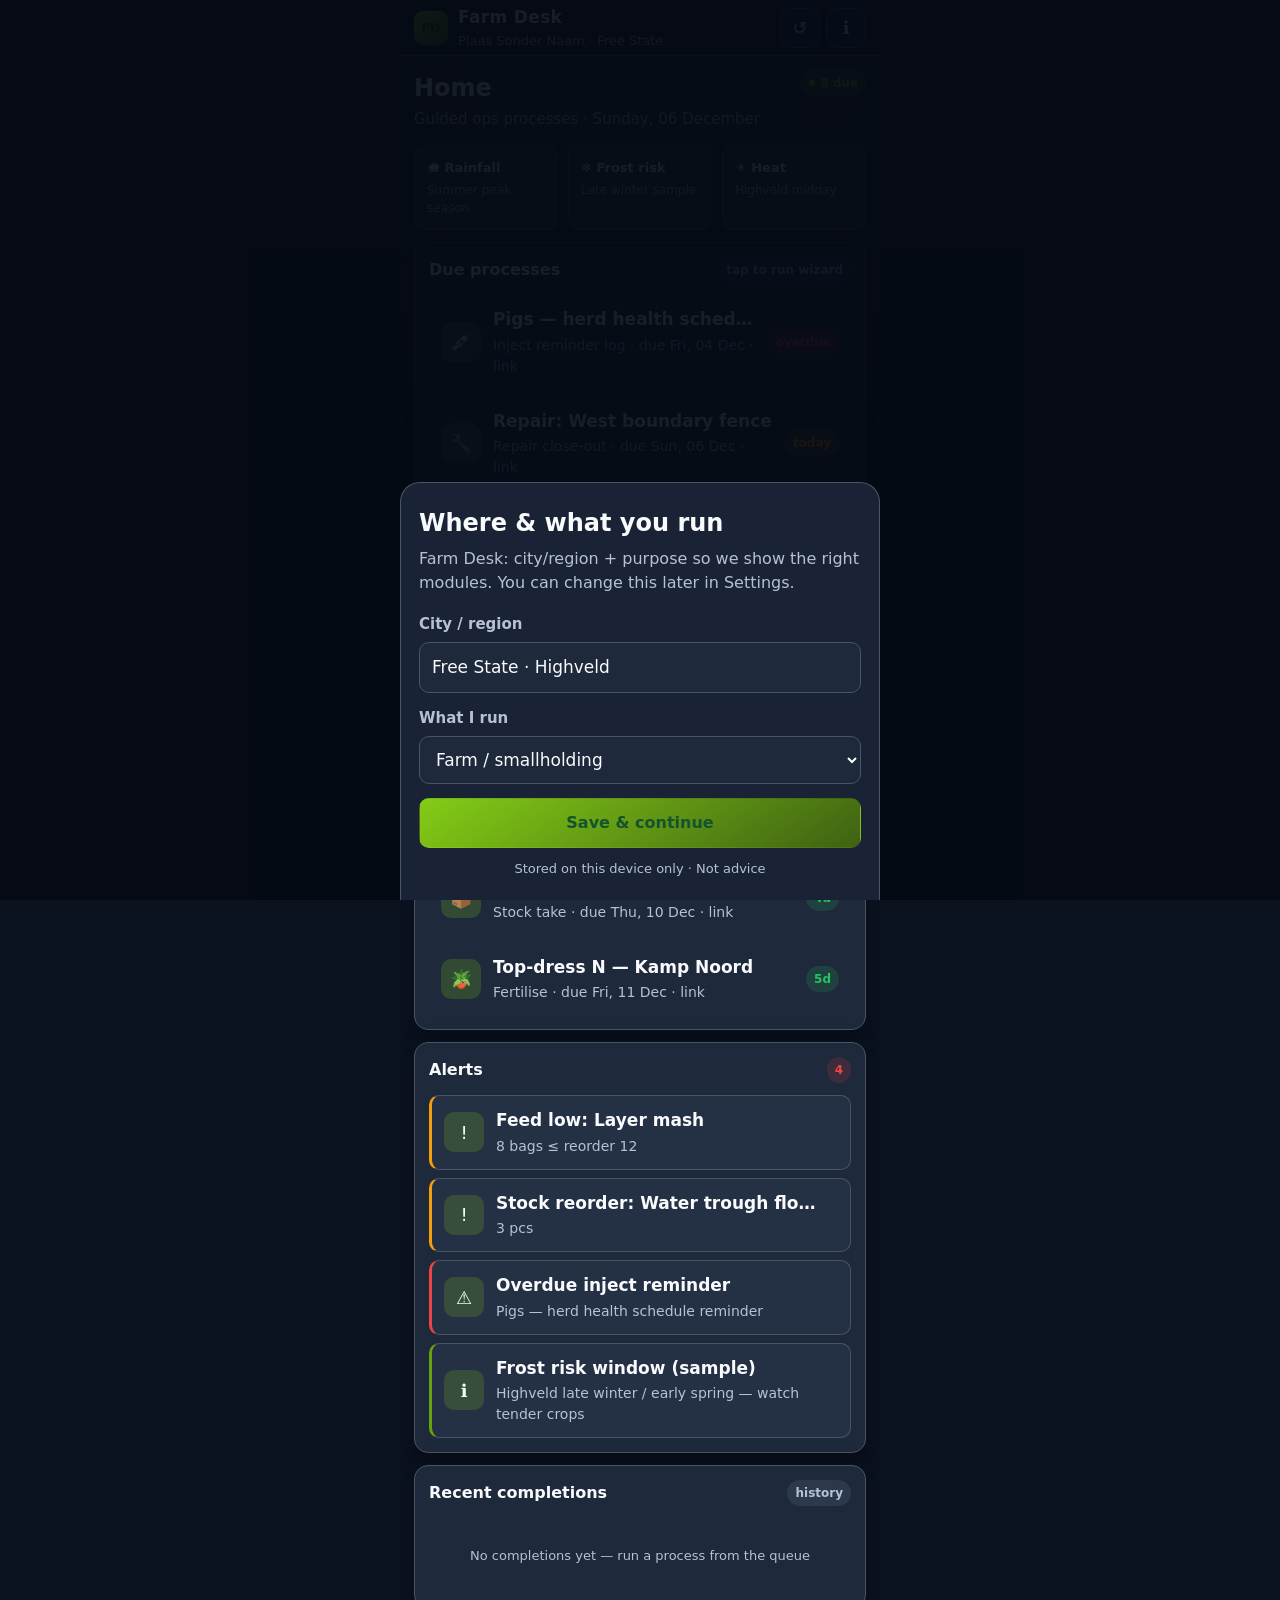
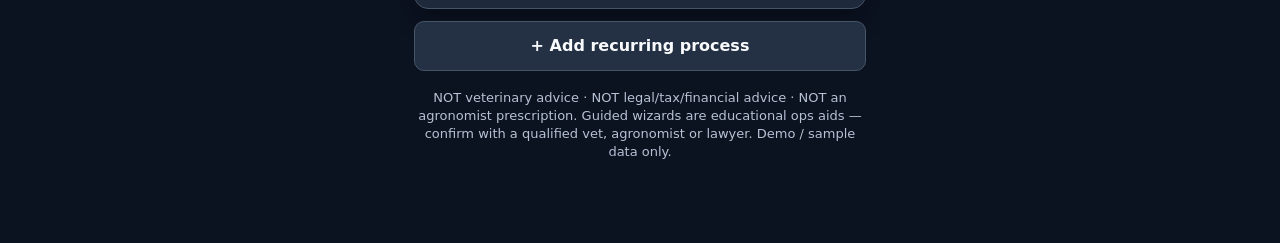
==== commit d9bcdaf9: "Platform bar 2026-09-11: Science Desk, elderly UI, location+purpose onboarding Keep ProcessRunner, a" ====
--- a/index.html
+++ b/index.html
@@ -539,6 +539,29 @@
         </div>
         <p class="disclaimer">All data stays in this browser’s localStorage · Faceless SA ZAR demo · NOT vet/tax/legal advice.</p>
       </section>
+    
+      <section class="view" id="view-science" data-view="science">
+        <button type="button" class="back-link" data-nav="more">← More</button>
+        <div class="view-title">
+          <div>
+            <h2>Science Desk</h2>
+            <p class="sub">Weekly improve tips for crops, grazing &amp; records — screening only, not veterinary advice.</p>
+          </div>
+          <span class="badge teal">weekly</span>
+        </div>
+        <div class="science-banner">
+          <h3>Science Desk · Farm screening</h3>
+          <p>Improve this week with small, honest experiments. Methods and limits shown on every tip.</p>
+        </div>
+        <div id="science-tips"></div>
+        <div class="card mb-12">
+          <div class="card-head"><h3>Coming: coach experiments</h3><span class="badge muted">R89-class</span></div>
+          <p style="font-size:15px;color:var(--text-dim);margin-bottom:10px">Farm coaching experiments planned. AEGIS Floodwatch Science Desk (R89) covers hazard screening methods.</p>
+          <a class="btn btn-ghost btn-block" href="https://paystack.com/pay/aegis-science-desk" target="_blank" rel="noopener">AEGIS Science Desk R89 (Paystack)</a>
+        </div>
+        <p class="disclaimer">Not veterinary, agronomy prescription, or chemical advice. Farm Desk screens and records — you decide with qualified professionals.</p>
+      </section>
+
     </main>
 
     <nav class="nav" id="bottom-nav" aria-label="Primary">
@@ -562,6 +585,33 @@
 
   
   <!-- ProcessRunner wizard -->
+  
+  <div class="onboard-overlay" id="onboard" aria-hidden="true">
+    <div class="onboard-sheet" role="dialog" aria-modal="true" aria-labelledby="onboard-title">
+      <h2 id="onboard-title">Where &amp; what you run</h2>
+      <p class="lead">Farm Desk: city/region + purpose so we show the right modules. You can change this later in Settings.</p>
+      <div class="form-row">
+        <label for="ob-city">City / region</label>
+        <input type="text" id="ob-city" placeholder="e.g. Bloemfontein, Free State" autocomplete="address-level2" />
+      </div>
+      <div class="form-row">
+        <label for="ob-purpose">What I run</label>
+        <select id="ob-purpose">
+          <option value="">Choose…</option>
+          <option value="household">Household / family</option>
+          <option value="farm">Farm / smallholding</option>
+          <option value="trade">Trade / job work</option>
+          <option value="rentals">Rentals / units</option>
+          <option value="stokvel">Stokvel / society money</option>
+          <option value="flood">Flood / hazard screen</option>
+          <option value="decisions">Decisions / judgment</option>
+        </select>
+      </div>
+      <button type="button" class="btn btn-primary btn-block" id="ob-save">Save &amp; continue</button>
+      <p class="disclaimer" style="margin-top:12px">Stored on this device only · Not advice</p>
+    </div>
+  </div>
+
   <div class="pr-overlay" id="process-runner" aria-hidden="true">
     <div class="pr-sheet" role="dialog" aria-modal="true" aria-labelledby="pr-title">
       <div class="pr-head">
--- a/styles.css
+++ b/styles.css
@@ -696,3 +696,94 @@
   color: var(--accent-bright, #2dd4bf);
   margin-top: 4px;
 }
+
+
+/* ── Este platform bar 2026-09-11: elderly-simple + Science Desk + onboarding ── */
+:root {
+  --text: #f8fafc;
+  --text-dim: #e2e8f0;
+  --muted: #b6c2d4;
+  --border: #475569;
+  --font-size-base: 18px;
+}
+body {
+  font-size: var(--font-size-base);
+  line-height: 1.5;
+  color: var(--text);
+}
+.brand-text h1 { font-size: 17px; }
+.brand-text p { font-size: 13px; color: var(--muted); }
+.view-title h2 { font-size: 24px; }
+.view-title .sub { font-size: 15px; color: var(--muted); }
+.card-head h3 { font-size: 16px; }
+.row .row-title { font-size: 17px; font-weight: 700; }
+.row .row-meta { font-size: 14px; color: var(--muted); }
+.row .amount { font-size: 16px; }
+.kpi .stat-label { font-size: 13px; }
+.badge { font-size: 12px; }
+.nav button { font-size: 12px; }
+.nav button .nav-ico { font-size: 20px; }
+.disclaimer { font-size: 13px; color: var(--muted); }
+.more-item .mi-title { font-size: 17px; }
+.more-item .mi-meta { font-size: 14px; }
+.btn { font-size: 16px; min-height: 48px; padding: 12px 16px; }
+.btn-sm { min-height: 40px; font-size: 15px; }
+.btn-row { gap: 10px; }
+.pr-actions .btn-ghost { flex: 0 0 auto; min-width: 88px; }
+.pr-actions .btn-primary { flex: 1.4; }
+.form-row label { font-size: 15px; font-weight: 650; }
+.form-row input, .form-row select, .form-row textarea {
+  font-size: 17px; min-height: 48px; padding: 12px;
+  background: var(--panel); border: 1px solid var(--border); border-radius: 10px; width: 100%;
+}
+.toggle-row .t-label { font-size: 16px; }
+.toggle-row .t-meta { font-size: 13px; }
+.onboard-overlay {
+  position: fixed; inset: 0; z-index: 100;
+  background: rgba(5, 10, 20, 0.92);
+  display: none; align-items: flex-end; justify-content: center;
+}
+.onboard-overlay.open { display: flex; }
+.onboard-sheet {
+  width: 100%; max-width: 480px;
+  background: var(--charcoal, #1a2336);
+  border-radius: 20px 20px 0 0;
+  border: 1px solid var(--border);
+  border-bottom: none;
+  padding: 22px 18px calc(22px + var(--safe-bottom, 0px));
+  max-height: 92dvh; overflow-y: auto;
+}
+.onboard-sheet h2 { font-size: 24px; margin-bottom: 6px; }
+.onboard-sheet .lead { font-size: 16px; color: var(--muted); margin-bottom: 18px; }
+.onboard-sheet .form-row { margin-bottom: 14px; }
+.onboard-sheet .form-row label { display: block; margin-bottom: 6px; }
+.science-tip {
+  background: var(--panel);
+  border: 1px solid var(--border);
+  border-radius: var(--radius, 14px);
+  padding: 14px;
+  margin-bottom: 12px;
+}
+.science-tip h4 { font-size: 17px; margin-bottom: 6px; color: var(--accent-bright, #2dd4bf); }
+.science-tip p { font-size: 15px; color: var(--text-dim); margin-bottom: 8px; }
+.science-tip .method { font-size: 13px; color: var(--muted); border-top: 1px solid var(--border); padding-top: 8px; margin-top: 8px; }
+.science-banner {
+  background: linear-gradient(135deg, rgba(20,184,166,0.15), rgba(56,189,248,0.1));
+  border: 1px solid var(--border);
+  border-radius: var(--radius, 14px);
+  padding: 14px;
+  margin-bottom: 14px;
+}
+.science-banner h3 { font-size: 18px; margin-bottom: 4px; }
+.science-banner p { font-size: 14px; color: var(--muted); }
+.profile-chip {
+  display: inline-flex; align-items: center; gap: 6px;
+  background: rgba(148,163,184,0.12); border: 1px solid var(--border);
+  border-radius: 999px; padding: 6px 12px; font-size: 14px; margin: 0 6px 8px 0;
+}
+.kid-card, .policy-card, .retire-card {
+  background: var(--panel); border: 1px solid var(--border);
+  border-radius: var(--radius, 14px); padding: 14px; margin-bottom: 12px;
+}
+.kid-card h4, .policy-card h4, .retire-card h4 { font-size: 17px; margin-bottom: 4px; }
+.kid-card .meta, .policy-card .meta, .retire-card .meta { font-size: 14px; color: var(--muted); margin-bottom: 8px; }
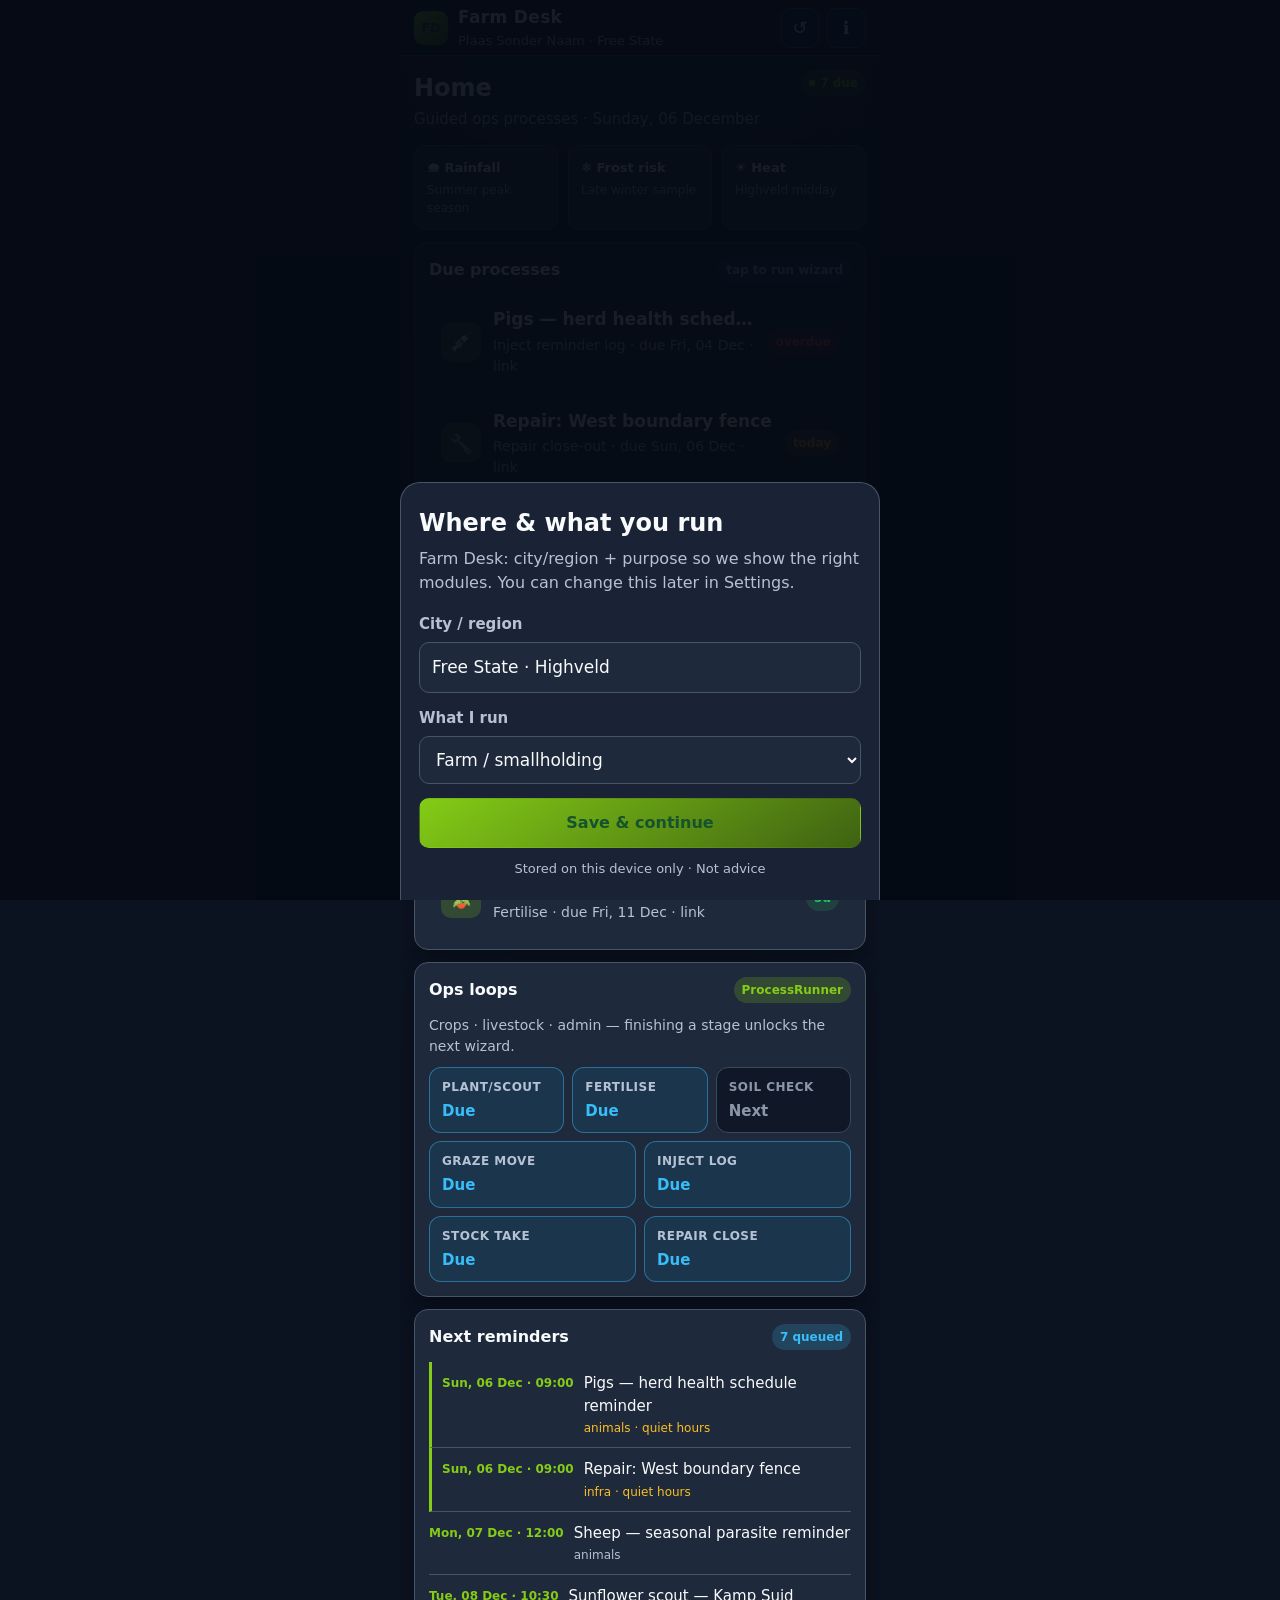
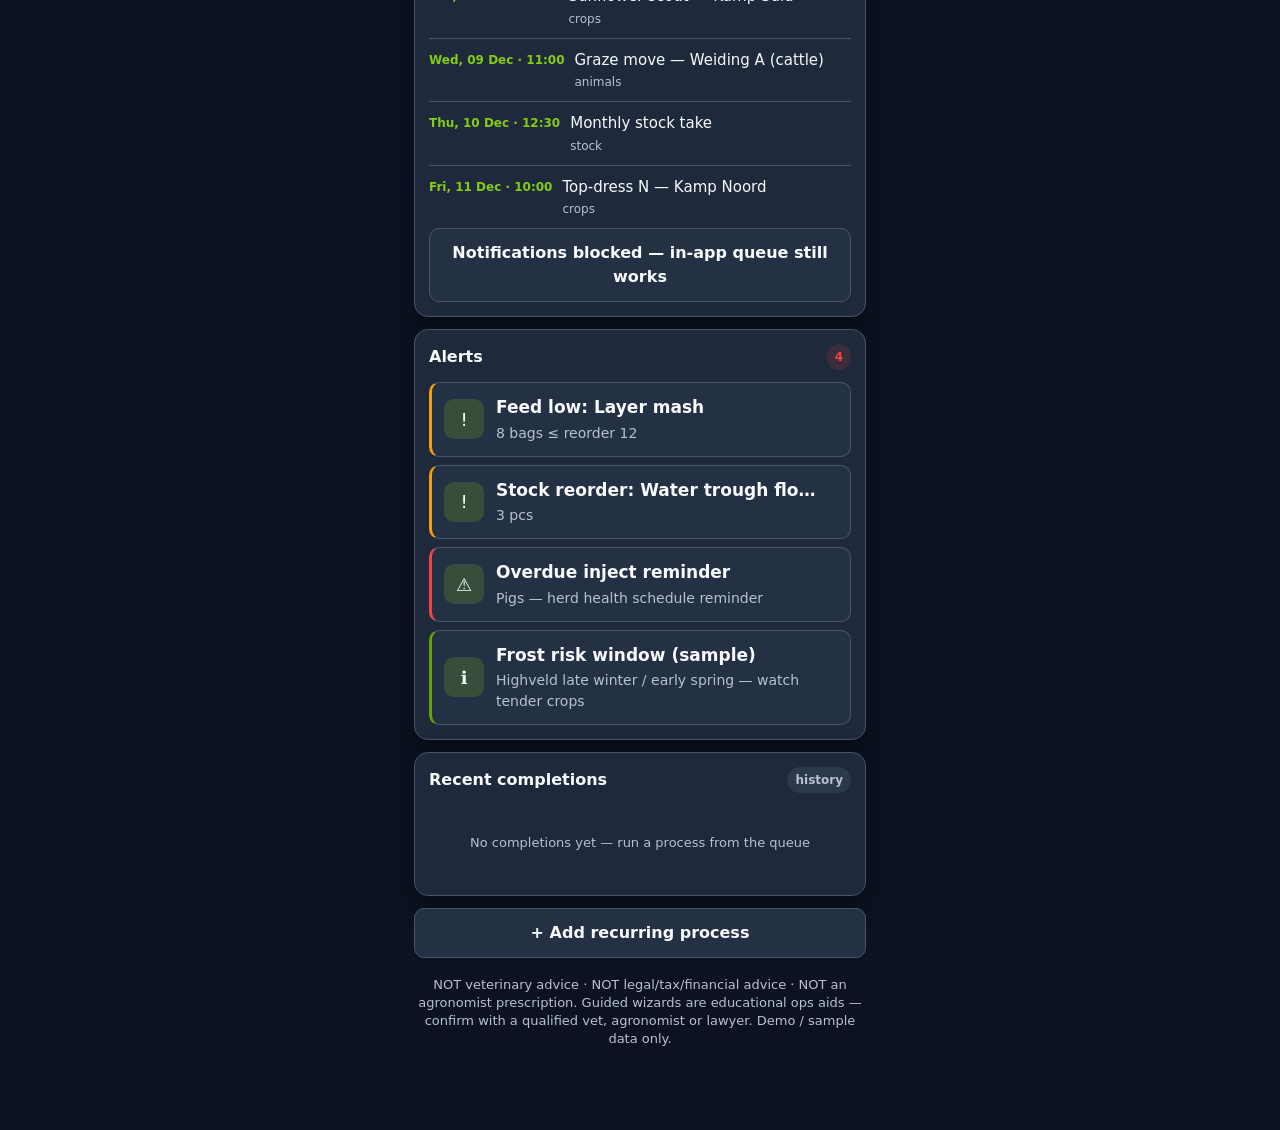
==== commit 44f8356f: "Port PWA spine: reminders, backup, crops/livestock/admin loops Add installable PWA (manifest + farm-" ====
--- a/index.html
+++ b/index.html
@@ -7,7 +7,10 @@
   <meta name="description" content="Farm Desk — SA farm ops demo for Free State / Highveld. Sample data only. NOT veterinary, legal, tax, financial or agronomist advice." />
   <meta name="apple-mobile-web-app-capable" content="yes" />
   <meta name="apple-mobile-web-app-status-bar-style" content="black-translucent" />
+  <meta name="apple-mobile-web-app-title" content="Farm Desk" />
   <title>Farm Desk · Plaas ops</title>
+  <link rel="manifest" href="manifest.webmanifest" />
+  <link rel="apple-touch-icon" href="icons/icon-192.png" />
   <link rel="stylesheet" href="styles.css" />
   <link rel="icon" href="data:image/svg+xml,%3Csvg xmlns='http://www.w3.org/2000/svg' viewBox='0 0 32 32'%3E%3Crect width='32' height='32' rx='8' fill='%2384cc16'/%3E%3Ctext x='16' y='22' text-anchor='middle' font-size='14' font-family='sans-serif' font-weight='800' fill='%2314532d'%3EFD%3C/text%3E%3C/svg%3E" />
 </head>
@@ -27,6 +30,17 @@
       </div>
     </header>
 
+    <div class="install-banner hidden" id="install-banner" role="region" aria-label="Install app">
+      <div class="install-banner-body">
+        <strong>Add Farm Desk to Home Screen</strong>
+        <span>Works offline for the app shell · Reminds you of crops · livestock · admin loops</span>
+      </div>
+      <div class="install-banner-actions">
+        <button type="button" class="btn btn-ghost btn-sm" id="btn-install-dismiss">Not now</button>
+        <button type="button" class="btn btn-primary btn-sm" id="btn-install">Install</button>
+      </div>
+    </div>
+
     <main class="main" id="main">
       <!-- HOME / DASHBOARD -->
       <section class="view active" id="view-home" data-view="home">
@@ -46,6 +60,22 @@
             <span class="badge muted">tap to run wizard</span>
           </div>
           <div class="list" id="today-queue"></div>
+        </div>
+
+        <div class="card mb-12">
+          <div class="card-head"><h3>Ops loops</h3><span class="badge teal">ProcessRunner</span></div>
+          <p style="font-size:14px;color:var(--muted);margin-bottom:10px">Crops · livestock · admin — finishing a stage unlocks the next wizard.</p>
+          <div class="loop-track" id="loop-track-crops" aria-label="Crops loop"></div>
+          <div class="loop-track" id="loop-track-animals" style="margin-top:8px" aria-label="Livestock loop"></div>
+          <div class="loop-track" id="loop-track-admin" style="margin-top:8px" aria-label="Admin loop"></div>
+        </div>
+
+        <div class="card mb-12">
+          <div class="card-head"><h3>Next reminders</h3><span class="badge info" id="reminder-badge">auto</span></div>
+          <div id="reminder-panel"></div>
+          <div class="btn-row" style="margin-top:10px">
+            <button type="button" class="btn btn-ghost btn-block" id="btn-enable-notifs">Enable notifications</button>
+          </div>
         </div>
 
         <div class="card mb-12">
@@ -513,7 +543,7 @@
         <div class="view-title">
           <div>
             <h2>Settings</h2>
-            <p class="sub">Demo · localStorage</p>
+            <p class="sub">Modules · reminders · backup</p>
           </div>
         </div>
         <div class="card mb-12">
@@ -523,7 +553,7 @@
 
         <div class="card mb-12">
           <div class="card-head"><h3>Recurring processes</h3><span class="badge teal">wizard</span></div>
-          <p style="font-size:12px;color:var(--muted);margin-bottom:10px">Fertilise, inject reminders, soil checks, stock take, repairs — each opens a guided process with optional account links (vet WhatsApp, supplier, co-op).</p>
+          <p style="font-size:12px;color:var(--muted);margin-bottom:10px">Crops (plant → fertilise → soil), livestock (graze → inject log), admin (stock take → repair). Guided ProcessRunner — not checklists. Account links open in a new tab.</p>
           <div class="list" id="process-list"></div>
           <button type="button" class="btn btn-primary btn-block" id="btn-add-process" style="margin-top:10px">+ Add process</button>
         </div>
@@ -533,11 +563,46 @@
           <div id="history-list-full"></div>
         </div>
 
+        <div class="card mb-12">
+          <div class="card-head"><h3>Reminders</h3><span class="badge teal">v1</span></div>
+          <p style="font-size:14px;color:var(--muted);margin-bottom:10px">Browser notifications for due processes when the app is open. Quiet hours skip alerts.</p>
+          <div class="form-row"><label for="quiet-start">Quiet hours start</label>
+            <input type="number" id="quiet-start" min="0" max="23" step="1" inputmode="numeric" placeholder="21" />
+          </div>
+          <div class="form-row"><label for="quiet-end">Quiet hours end</label>
+            <input type="number" id="quiet-end" min="0" max="23" step="1" inputmode="numeric" placeholder="7" />
+          </div>
+          <label class="toggle-row" style="margin-bottom:10px">
+            <div>
+              <div class="t-label">Allow reminder alerts</div>
+              <div class="t-meta">Uses Notification API when granted</div>
+            </div>
+            <div class="switch">
+              <input type="checkbox" id="pref-notifs" />
+              <span class="slider"></span>
+            </div>
+          </label>
+          <div class="btn-row">
+            <button type="button" class="btn btn-ghost btn-block" id="btn-request-notifs">Request notification permission</button>
+          </div>
+          <p id="notif-status" style="font-size:13px;color:var(--muted);margin-top:8px"></p>
+        </div>
+
+        <div class="card mb-12">
+          <div class="card-head"><h3>Backup</h3><span class="badge muted">JSON</span></div>
+          <p style="font-size:14px;color:var(--muted);margin-bottom:10px">Export or import app state from localStorage (farm, crops, animals, processes, history, modules, prefs).</p>
+          <div class="btn-row">
+            <button type="button" class="btn btn-primary btn-block" id="btn-export-json">Export JSON</button>
+            <button type="button" class="btn btn-ghost btn-block" id="btn-import-json">Import JSON</button>
+          </div>
+          <input type="file" id="import-file" accept="application/json,.json" class="hidden" />
+        </div>
+
         <div class="card">
           <div class="card-head"><h3>Demo</h3></div>
           <button type="button" class="btn btn-danger btn-block" id="btn-reset-2">Reset all demo data</button>
         </div>
-        <p class="disclaimer">All data stays in this browser’s localStorage · Faceless SA ZAR demo · NOT vet/tax/legal advice.</p>
+        <p class="disclaimer">localStorage key farm-desk-v4 · NOT veterinary / legal / tax / agronomist advice · Installable PWA · Injection module is reminder + user product log only.</p>
       </section>
     
       <section class="view" id="view-science" data-view="science">
@@ -626,5 +691,12 @@
   </div>
 
   <script src="app.js"></script>
+  <script>
+    if ("serviceWorker" in navigator) {
+      window.addEventListener("load", function () {
+        navigator.serviceWorker.register("./service-worker.js").catch(function () {});
+      });
+    }
+  </script>
 </body>
 </html>
--- a/styles.css
+++ b/styles.css
@@ -787,3 +787,163 @@
 }
 .kid-card h4, .policy-card h4, .retire-card h4 { font-size: 17px; margin-bottom: 4px; }
 .kid-card .meta, .policy-card .meta, .retire-card .meta { font-size: 14px; color: var(--muted); margin-bottom: 8px; }
+
+/* ── Toggle / settings (PWA reminders) ── */
+.toggle-list { display: flex; flex-direction: column; gap: 8px; }
+.toggle-row {
+  display: flex;
+  align-items: center;
+  justify-content: space-between;
+  gap: 12px;
+  padding: 14px 12px;
+  background: var(--panel-2, rgba(148,163,184,0.08));
+  border: 1px solid var(--border);
+  border-radius: var(--radius-sm, 10px);
+  min-height: 56px;
+}
+.switch {
+  position: relative;
+  width: 48px; height: 28px; flex-shrink: 0;
+}
+.switch input { opacity: 0; width: 0; height: 0; }
+.switch .slider {
+  position: absolute; inset: 0;
+  background: var(--border);
+  border-radius: 999px;
+  transition: 0.2s;
+}
+.switch .slider::before {
+  content: "";
+  position: absolute;
+  width: 22px; height: 22px;
+  left: 3px; top: 3px;
+  background: #fff;
+  border-radius: 50%;
+  transition: 0.2s;
+}
+.switch input:checked + .slider { background: var(--accent, #84cc16); }
+.switch input:checked + .slider::before { transform: translateX(20px); }
+
+/* ── Reminder panel ── */
+.reminder-item {
+  display: flex;
+  gap: 10px;
+  padding: 10px 0;
+  border-bottom: 1px solid var(--border);
+  align-items: flex-start;
+}
+.reminder-item:last-child { border-bottom: none; padding-bottom: 0; }
+.reminder-item .r-time {
+  font-size: 12px;
+  font-weight: 700;
+  color: var(--accent-bright, #a3e635);
+  min-width: 72px;
+  padding-top: 2px;
+}
+.reminder-item .r-body { flex: 1; font-size: 15px; }
+.reminder-item .r-body .r-src {
+  font-size: 12px; color: var(--muted); margin-top: 2px;
+}
+
+/* ── PWA install + reminders/backup + ops loops 2026-09-11 ── */
+.install-banner {
+  display: flex;
+  flex-wrap: wrap;
+  align-items: center;
+  gap: 10px;
+  margin: 0 12px 10px;
+  padding: 12px 14px;
+  background: linear-gradient(135deg, rgba(132,204,22,0.22), rgba(163,230,53,0.08));
+  border: 1px solid var(--border);
+  border-radius: 14px;
+}
+.install-banner.hidden { display: none !important; }
+.install-banner-body {
+  flex: 1 1 180px;
+  display: flex;
+  flex-direction: column;
+  gap: 2px;
+  font-size: 14px;
+  color: var(--muted);
+}
+.install-banner-body strong {
+  font-size: 16px;
+  color: var(--text);
+  font-weight: 700;
+}
+.install-banner-actions {
+  display: flex;
+  gap: 8px;
+  flex-wrap: wrap;
+}
+.reminder-item.due-now {
+  border-left: 3px solid var(--accent-bright, #a3e635);
+  padding-left: 10px;
+}
+.reminder-item .r-src.quiet {
+  color: var(--warn, #fbbf24);
+}
+button.reminder-item {
+  display: flex;
+  gap: 10px;
+  padding: 10px 0;
+  border: none;
+  border-bottom: 1px solid var(--border);
+  align-items: flex-start;
+  width: 100%;
+  background: transparent;
+  color: inherit;
+  text-align: left;
+  cursor: pointer;
+  font: inherit;
+  min-height: 48px;
+}
+button.reminder-item:last-child { border-bottom: none; padding-bottom: 0; }
+
+.loop-track {
+  display: flex;
+  flex-wrap: wrap;
+  gap: 8px;
+}
+.loop-step {
+  flex: 1 1 90px;
+  min-width: 88px;
+  padding: 10px 12px;
+  border-radius: 12px;
+  border: 1px solid var(--border);
+  background: var(--navy, #0b1220);
+}
+.loop-step .ls-label {
+  font-size: 12px;
+  font-weight: 700;
+  color: var(--muted);
+  text-transform: uppercase;
+  letter-spacing: 0.04em;
+}
+.loop-step .ls-state {
+  font-size: 15px;
+  font-weight: 700;
+  margin-top: 4px;
+}
+.loop-step.done {
+  border-color: rgba(163, 230, 53, 0.45);
+  background: rgba(132, 204, 22, 0.12);
+}
+.loop-step.done .ls-state { color: var(--accent-bright, #a3e635); }
+.loop-step.open {
+  border-color: rgba(56, 189, 248, 0.45);
+  background: rgba(14, 165, 233, 0.1);
+}
+.loop-step.open .ls-state { color: #38bdf8; }
+.loop-step.blocked {
+  opacity: 0.72;
+}
+.loop-step.blocked .ls-state { color: var(--muted); }
+.badge.info {
+  background: rgba(56, 189, 248, 0.18);
+  color: #38bdf8;
+}
+.badge.amber {
+  background: rgba(245, 158, 11, 0.18);
+  color: #fbbf24;
+}
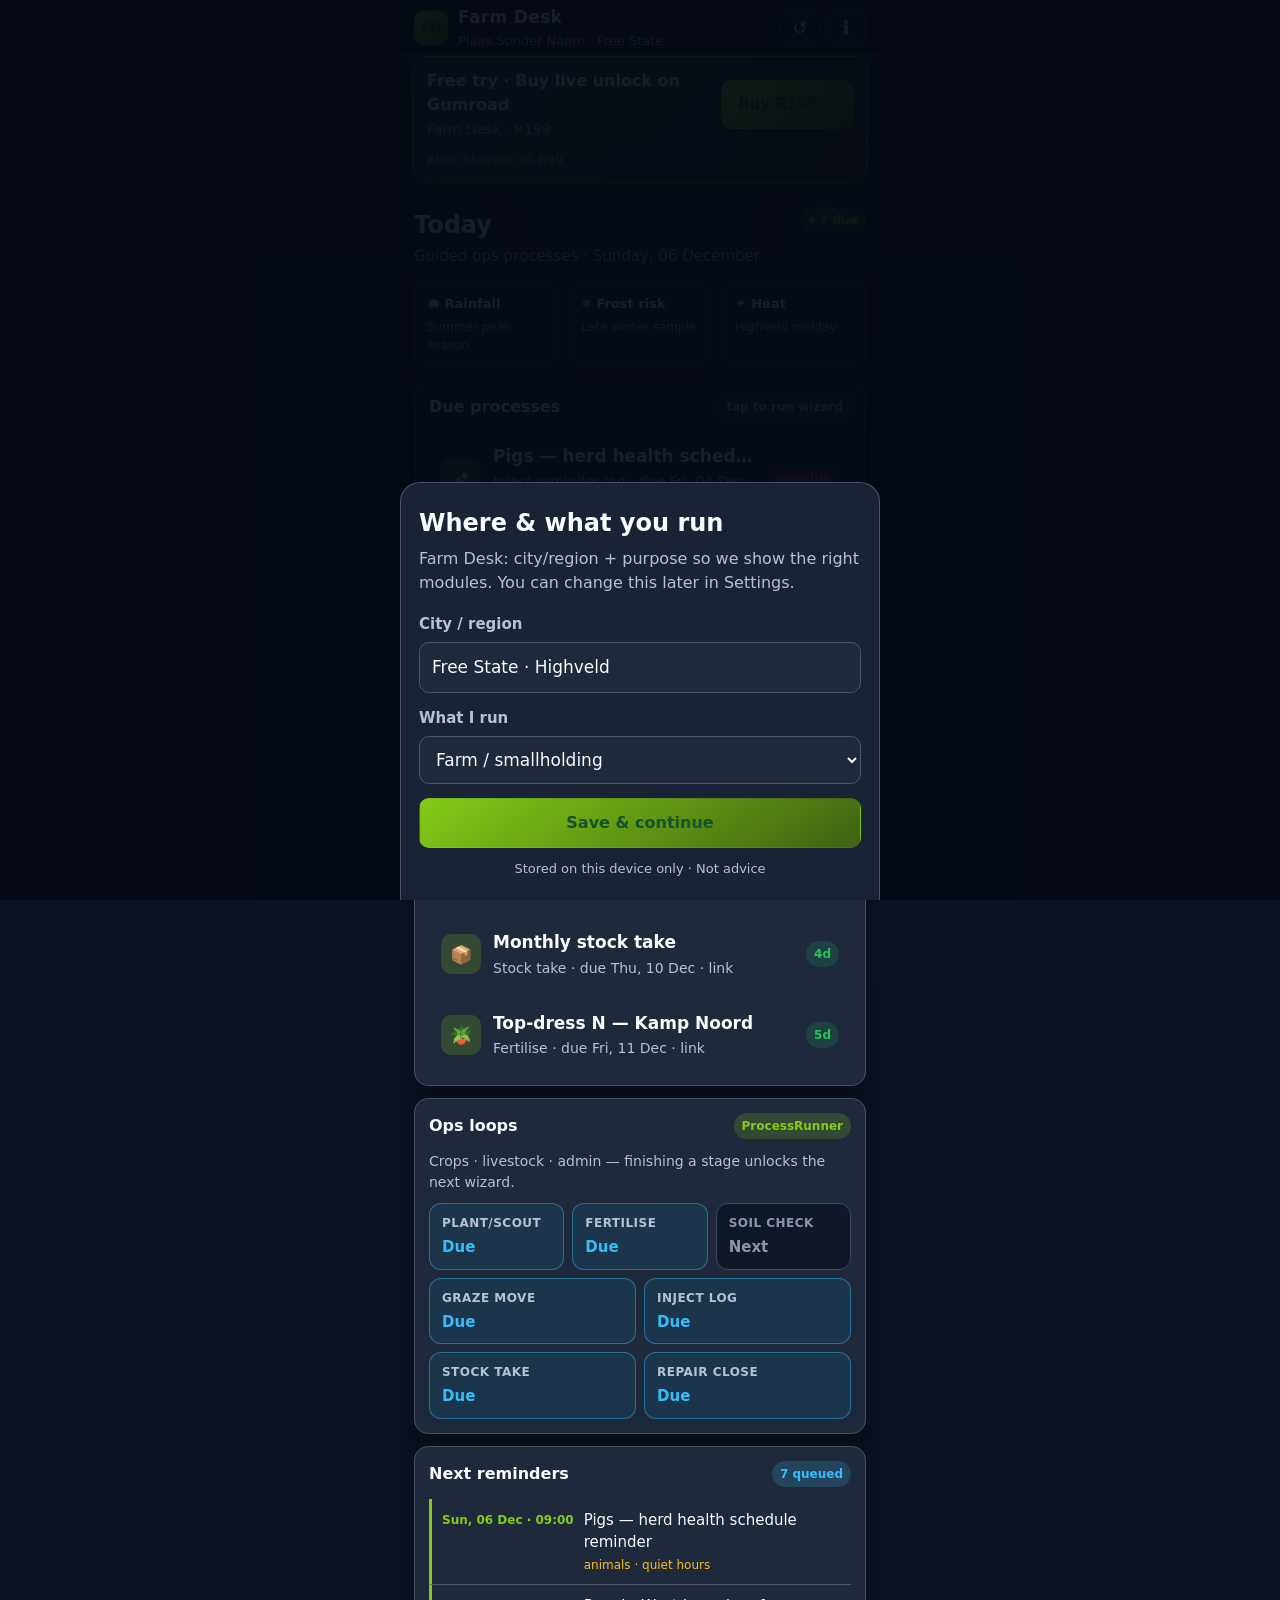
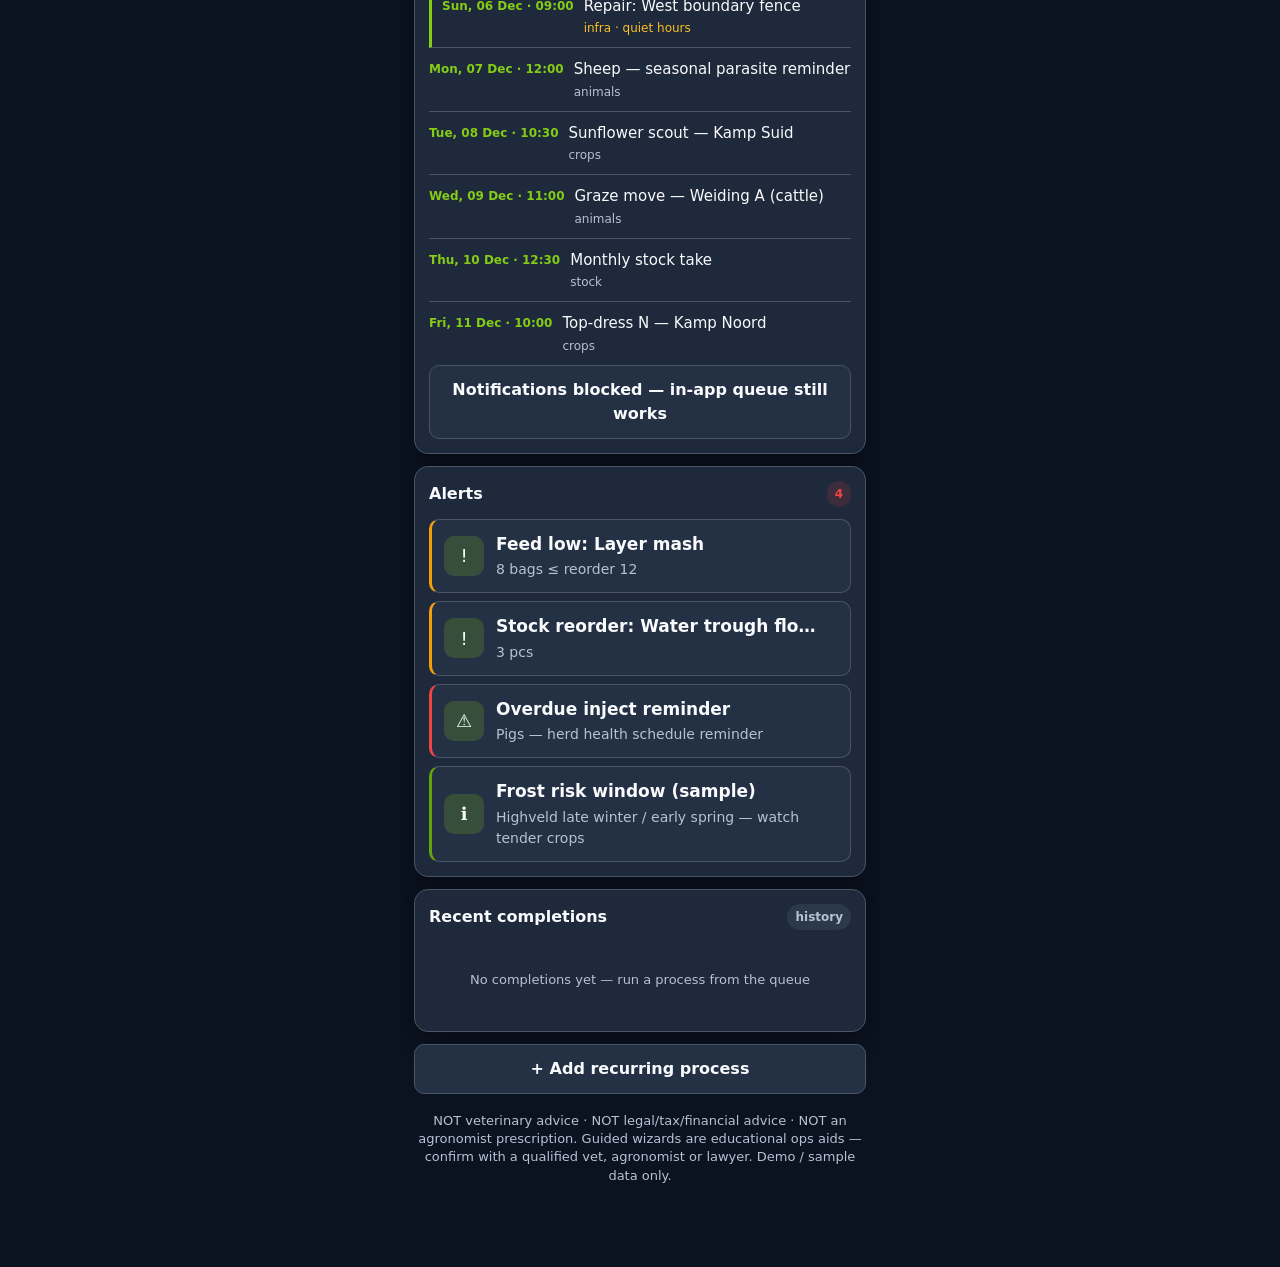
==== commit aaaff9f1: "Frame Farm Desk as a free try of the live Gumroad product. Sticky CTA + README point to the R199 unl" ====
--- a/index.html
+++ b/index.html
@@ -4,7 +4,7 @@
   <meta charset="UTF-8" />
   <meta name="viewport" content="width=device-width, initial-scale=1, viewport-fit=cover" />
   <meta name="theme-color" content="#0b1220" />
-  <meta name="description" content="Farm Desk — SA farm ops demo for Free State / Highveld. Sample data only. NOT veterinary, legal, tax, financial or agronomist advice." />
+  <meta name="description" content="Farm Desk — free try of the live SA farm ops runner (Free State / Highveld). Buy unlock on Gumroad. Sample data only. NOT veterinary, legal, tax, financial or agronomist advice." />
   <meta name="apple-mobile-web-app-capable" content="yes" />
   <meta name="apple-mobile-web-app-status-bar-style" content="black-translucent" />
   <meta name="apple-mobile-web-app-title" content="Farm Desk" />
@@ -25,10 +25,19 @@
         </div>
       </div>
       <div class="header-actions">
-        <button type="button" class="icon-btn" id="btn-reset" title="Reset demo" aria-label="Reset demo">↺</button>
+        <button type="button" class="icon-btn" id="btn-reset" title="Reset sample data" aria-label="Reset sample data">↺</button>
         <button type="button" class="icon-btn" id="btn-info" title="About" aria-label="About">ℹ</button>
       </div>
     </header>
+
+    <div class="live-cta" role="region" aria-label="Free try · Buy live unlock on Gumroad">
+      <div class="live-cta-body">
+        <strong>Free try · Buy live unlock on Gumroad</strong>
+        <span>Farm Desk · R199</span>
+      </div>
+      <a class="btn btn-primary btn-sm" href="https://stofficial.gumroad.com/l/omrggs" target="_blank" rel="noopener noreferrer">Buy R199 ↗</a>
+      <p class="live-cta-foot">Also: <a href="https://stofficial.gumroad.com/l/ydbgne" target="_blank" rel="noopener noreferrer">Stokvel OS R99</a></p>
+    </div>
 
     <div class="install-banner hidden" id="install-banner" role="region" aria-label="Install app">
       <div class="install-banner-body">
@@ -46,7 +55,7 @@
       <section class="view active" id="view-home" data-view="home">
         <div class="view-title">
           <div>
-            <h2>Home</h2>
+            <h2>Today</h2>
             <p class="sub">Guided ops processes · <span id="today-date"></span></p>
           </div>
           <span class="badge teal" id="today-count"><span class="dot"></span> 0 due</span>
@@ -198,7 +207,7 @@
               <div class="calc-result" id="cap-result">—</div>
               <div style="font-size:12px;color:var(--muted);margin-top:6px" id="cap-compare"></div>
             </div>
-            <button type="button" class="btn btn-ghost btn-block" id="btn-cap-save" style="margin-top:10px">Save rate to demo table</button>
+            <button type="button" class="btn btn-ghost btn-block" id="btn-cap-save" style="margin-top:10px">Save rate to sample table</button>
           </div>
           <div class="card">
             <div class="card-head"><h3>Sample stocking rates</h3></div>
@@ -268,7 +277,7 @@
         </div>
         <div class="card kpi mb-12">
           <div class="stat-value teal" id="money-cash">R0</div>
-          <div class="stat-label">Cash overview (demo)</div>
+          <div class="stat-label">Cash overview (sample)</div>
         </div>
 
         <div class="card mb-12">
@@ -295,7 +304,7 @@
           </div>
         </div>
         <div class="more-grid" id="more-grid"></div>
-        <p class="disclaimer">Demo modules · Reset anytime from Settings or ↺</p>
+        <p class="disclaimer">Sample modules · Reset anytime from Settings or ↺</p>
       </section>
 
       <!-- WEATHER -->
@@ -465,7 +474,7 @@
         </div>
         <div class="card mb-12">
           <div class="card-head"><h3>POPIA note</h3></div>
-          <p style="font-size:13px;color:var(--text-dim)">Farm Desk demo stores sample ops data in your browser localStorage only. If you handle worker or buyer personal information in a real system, process it lawfully under POPIA — appoint an information officer where required, minimise data, and secure access. This note is educational, not legal advice.</p>
+          <p style="font-size:13px;color:var(--text-dim)">Farm Desk stores sample ops data in your browser localStorage only. If you handle worker or buyer personal information in a real system, process it lawfully under POPIA — appoint an information officer where required, minimise data, and secure access. This note is educational, not legal advice.</p>
         </div>
         <div class="card">
           <div class="card-head"><h3>Compliance checklist</h3><span class="badge muted">not legal advice</span></div>
@@ -599,38 +608,16 @@
         </div>
 
         <div class="card">
-          <div class="card-head"><h3>Demo</h3></div>
-          <button type="button" class="btn btn-danger btn-block" id="btn-reset-2">Reset all demo data</button>
+          <div class="card-head"><h3>Sample data</h3></div>
+          <button type="button" class="btn btn-danger btn-block" id="btn-reset-2">Reset all sample data</button>
         </div>
         <p class="disclaimer">localStorage key farm-desk-v4 · NOT veterinary / legal / tax / agronomist advice · Installable PWA · Injection module is reminder + user product log only.</p>
       </section>
-    
-      <section class="view" id="view-science" data-view="science">
-        <button type="button" class="back-link" data-nav="more">← More</button>
-        <div class="view-title">
-          <div>
-            <h2>Science Desk</h2>
-            <p class="sub">Weekly improve tips for crops, grazing &amp; records — screening only, not veterinary advice.</p>
-          </div>
-          <span class="badge teal">weekly</span>
-        </div>
-        <div class="science-banner">
-          <h3>Science Desk · Farm screening</h3>
-          <p>Improve this week with small, honest experiments. Methods and limits shown on every tip.</p>
-        </div>
-        <div id="science-tips"></div>
-        <div class="card mb-12">
-          <div class="card-head"><h3>Coming: coach experiments</h3><span class="badge muted">R89-class</span></div>
-          <p style="font-size:15px;color:var(--text-dim);margin-bottom:10px">Farm coaching experiments planned. AEGIS Floodwatch Science Desk (R89) covers hazard screening methods.</p>
-          <a class="btn btn-ghost btn-block" href="https://paystack.com/pay/aegis-science-desk" target="_blank" rel="noopener">AEGIS Science Desk R89 (Paystack)</a>
-        </div>
-        <p class="disclaimer">Not veterinary, agronomy prescription, or chemical advice. Farm Desk screens and records — you decide with qualified professionals.</p>
-      </section>
 
     </main>
 
     <nav class="nav" id="bottom-nav" aria-label="Primary">
-      <button type="button" class="active" data-nav="home"><span class="nav-ico" aria-hidden="true">◎</span>Home</button>
+      <button type="button" class="active" data-nav="home"><span class="nav-ico" aria-hidden="true">◎</span>Today</button>
       <button type="button" data-nav="crops"><span class="nav-ico" aria-hidden="true">🌾</span>Crops</button>
       <button type="button" data-nav="animals"><span class="nav-ico" aria-hidden="true">🐄</span>Animals</button>
       <button type="button" data-nav="money"><span class="nav-ico" aria-hidden="true">R</span>Money</button>
--- a/styles.css
+++ b/styles.css
@@ -698,7 +698,7 @@
 }
 
 
-/* ── Este platform bar 2026-09-11: elderly-simple + Science Desk + onboarding ── */
+/* ── Este platform bar 2026-09-11: elderly-simple + onboarding ── */
 :root {
   --text: #f8fafc;
   --text-dim: #e2e8f0;
@@ -947,3 +947,39 @@
   background: rgba(245, 158, 11, 0.18);
   color: #fbbf24;
 }
+
+/* ── Live product CTA 2026-09-13 ── */
+.live-cta {
+  position: sticky;
+  top: var(--header-h);
+  z-index: 35;
+  display: flex;
+  flex-wrap: wrap;
+  align-items: center;
+  gap: 10px;
+  margin: 0 12px 10px;
+  padding: 12px 14px;
+  background: linear-gradient(135deg, rgba(20,184,166,0.22), rgba(245,158,11,0.10));
+  border: 1px solid var(--accent);
+  border-radius: 14px;
+}
+.live-cta-body {
+  flex: 1 1 180px;
+  display: flex;
+  flex-direction: column;
+  gap: 2px;
+  font-size: 14px;
+  color: var(--muted);
+}
+.live-cta-body strong {
+  font-size: 16px;
+  color: var(--text);
+  font-weight: 700;
+}
+.live-cta a.btn { white-space: nowrap; }
+.live-cta-foot {
+  flex: 1 1 100%;
+  font-size: 13px;
+  color: var(--muted);
+  margin: 0;
+}
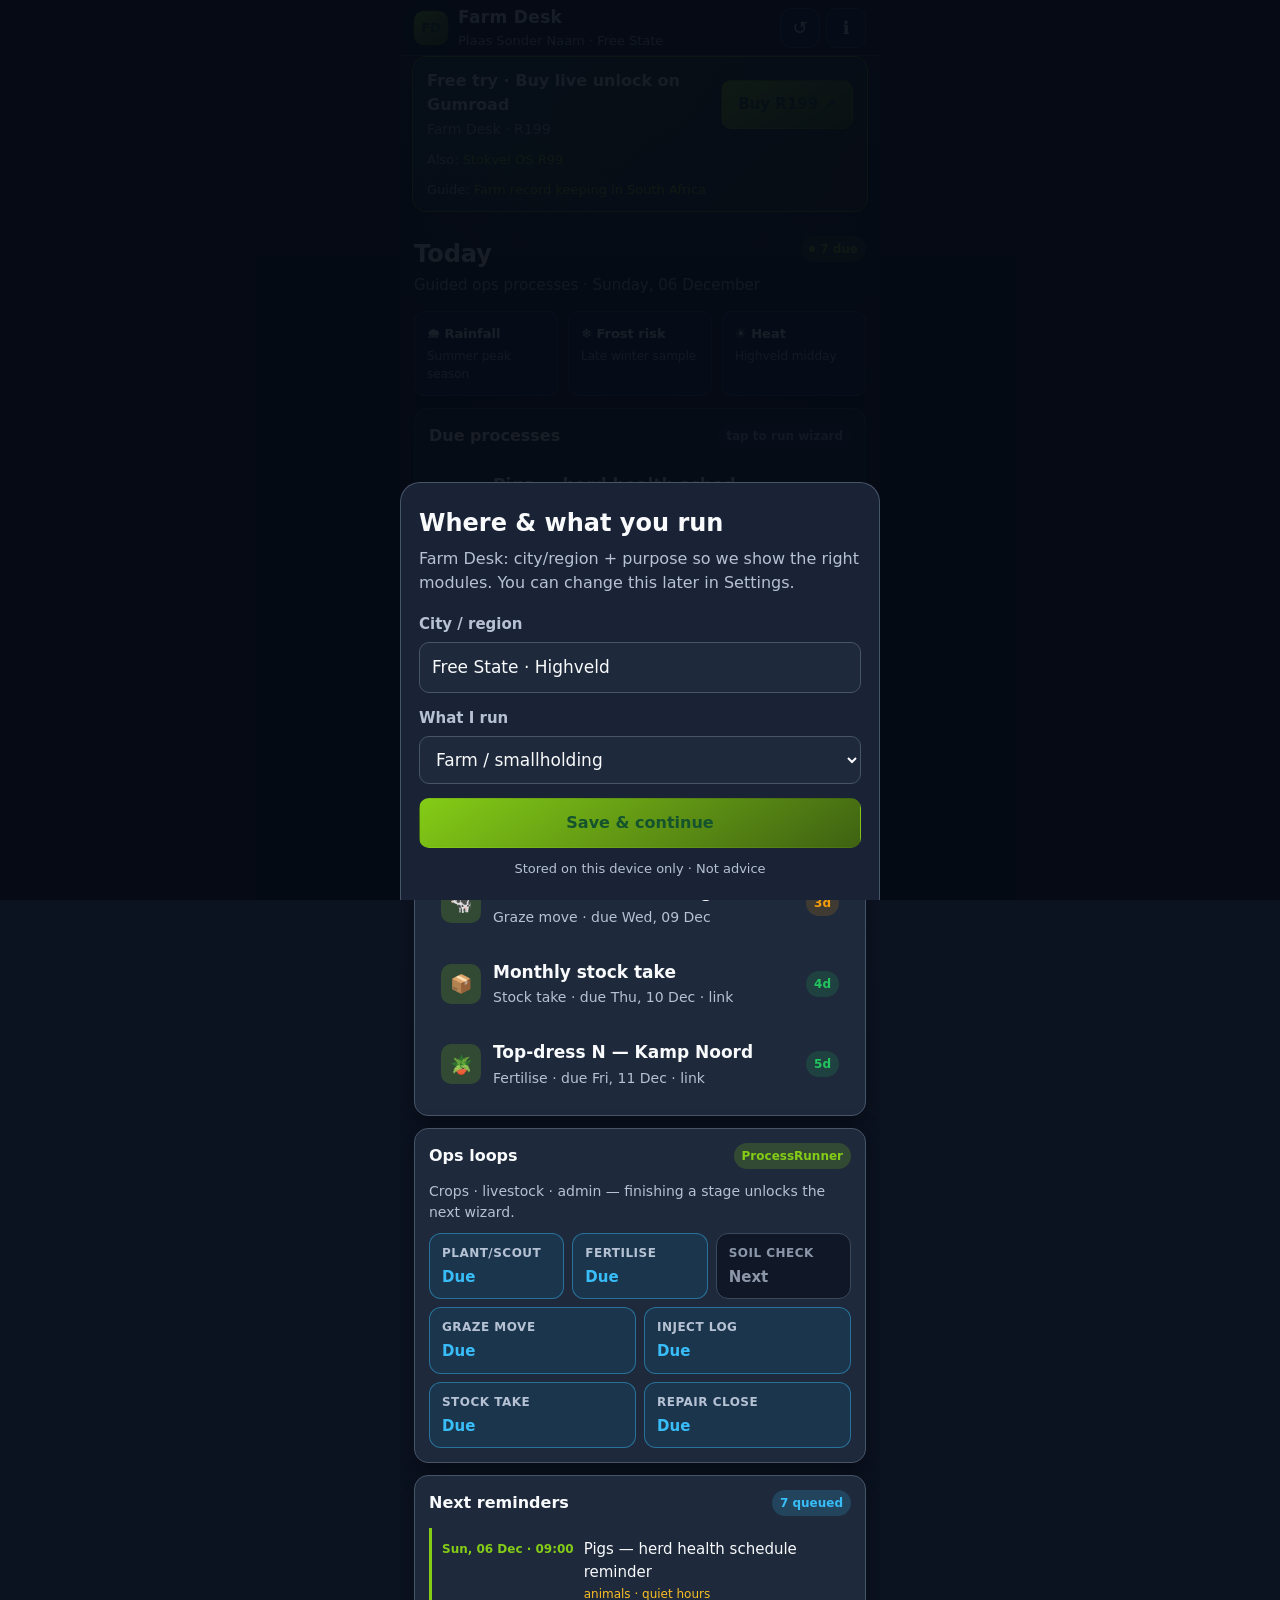
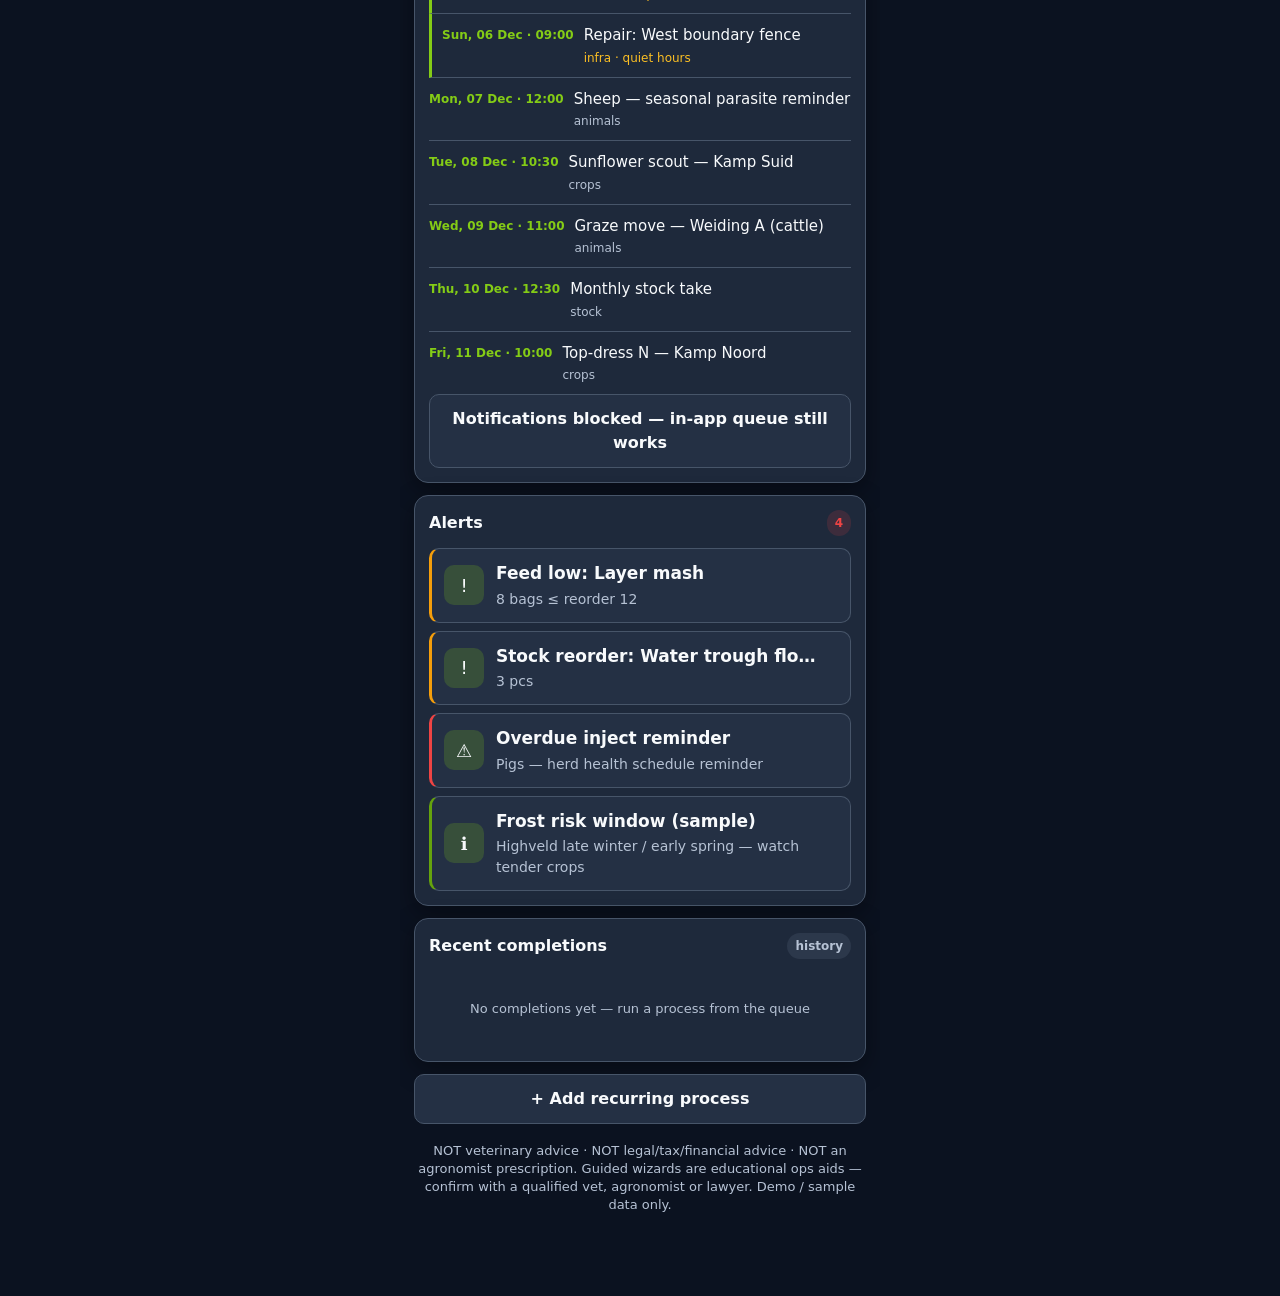
==== commit c2284e4e: "Add SEO guide page + sitemap/robots (2026-09-25)" ====
--- a/index.html
+++ b/index.html
@@ -11,7 +11,11 @@
   <title>Farm Desk · Plaas ops</title>
   <link rel="manifest" href="manifest.webmanifest" />
   <link rel="apple-touch-icon" href="icons/icon-192.png" />
-  <link rel="stylesheet" href="styles.css" />
+    <meta property="og:image" content="https://esteprinsloo101-web.github.io/farm-desk/brand/og.png" />
+  <meta property="og:url" content="https://esteprinsloo101-web.github.io/farm-desk/" />
+  <meta name="twitter:card" content="summary_large_image" />
+  <link rel="icon" href="brand/favicon-192.png" type="image/png" sizes="192x192" />
+<link rel="stylesheet" href="styles.css" />
   <link rel="icon" href="data:image/svg+xml,%3Csvg xmlns='http://www.w3.org/2000/svg' viewBox='0 0 32 32'%3E%3Crect width='32' height='32' rx='8' fill='%2384cc16'/%3E%3Ctext x='16' y='22' text-anchor='middle' font-size='14' font-family='sans-serif' font-weight='800' fill='%2314532d'%3EFD%3C/text%3E%3C/svg%3E" />
 </head>
 <body>
@@ -37,6 +41,7 @@
       </div>
       <a class="btn btn-primary btn-sm" href="https://stofficial.gumroad.com/l/omrggs" target="_blank" rel="noopener noreferrer">Buy R199 ↗</a>
       <p class="live-cta-foot">Also: <a href="https://stofficial.gumroad.com/l/ydbgne" target="_blank" rel="noopener noreferrer">Stokvel OS R99</a></p>
+      <p class="live-cta-foot">Guide: <a href="guides/farm-record-keeping-south-africa.html">Farm record keeping in South Africa</a></p>
     </div>
 
     <div class="install-banner hidden" id="install-banner" role="region" aria-label="Install app">
